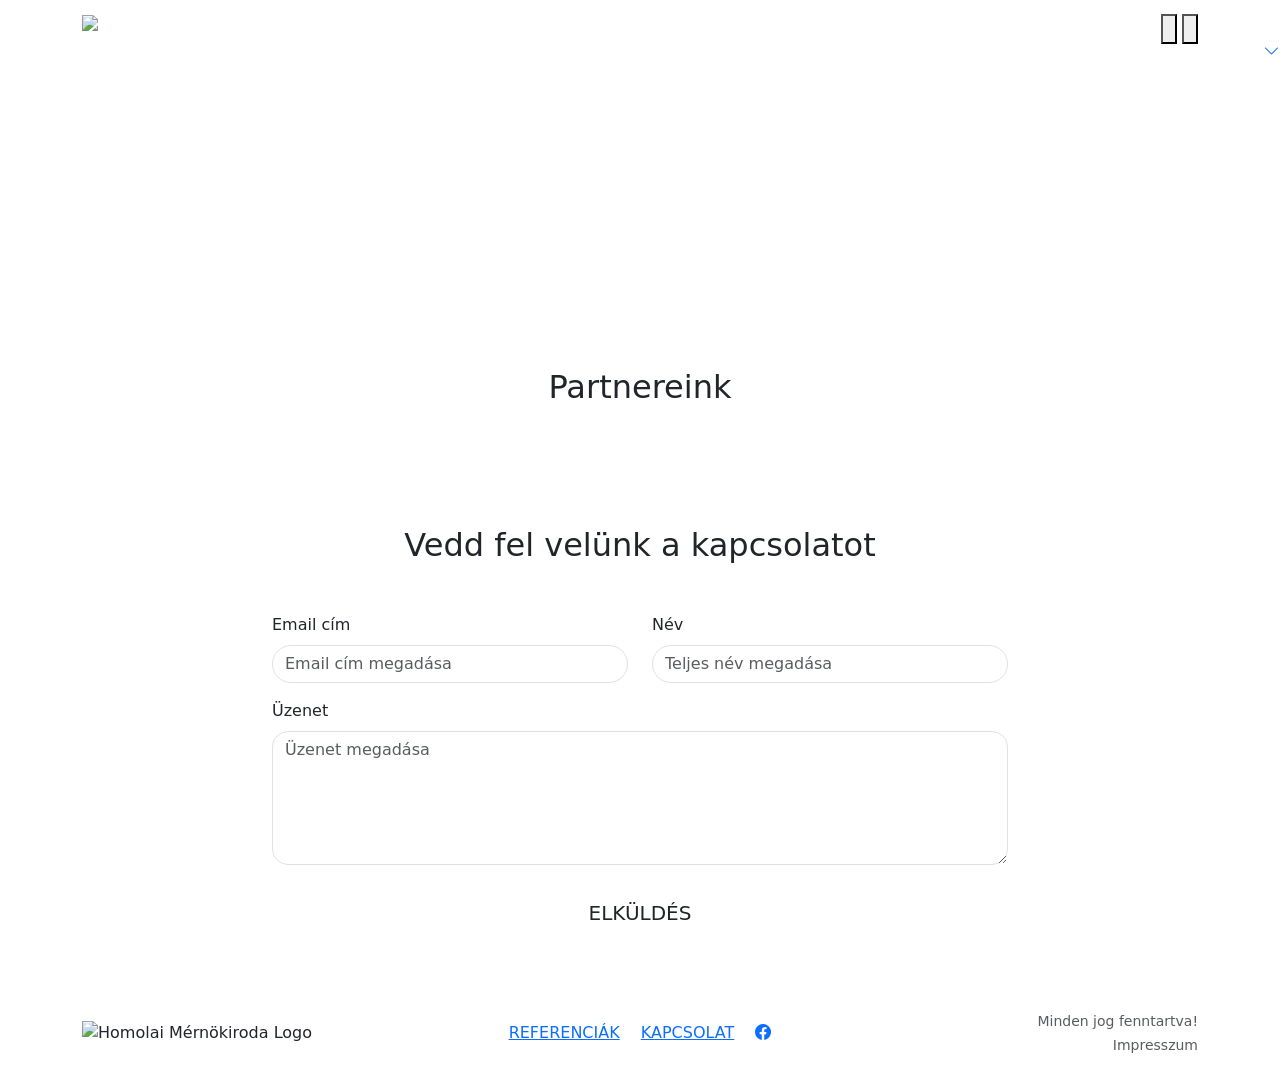
==== index.html @ 6df0e39b "Add files via upload" ====
<!DOCTYPE html>
<html lang="hu">

<head>
    <meta charset="UTF-8">
    <meta name="viewport" content="width=device-width, initial-scale=1.0">
    <link data-mgx-overview="icon" rel="icon" href="https://mgx-backend-cdn.metadl.com/mgx-backend-1300249583/chats/logo/9cd32ac6c0c24e0a9e98d930d8dfd79b.png" />
    <title data-mgx-overview="title">Homolai Mérnökiroda</title>
    <meta data-mgx-overview="description" name="description" content="Homolai Mérnökiroda - Szakértelem, Biztonság, Jövő. Műszaki ellenőrzés, projekt menedzsment, műszaki tanácsadás." />
    <meta data-mgx-overview="og:title" property="og:title" content="Homolai Mérnökiroda" />
    <meta data-mgx-overview="og:description" property="og:description" content="Emberközpontú, átgondolt és időtálló műszaki megoldásokon dolgozunk." />
    <meta data-mgx-overview="og:image" property="og:image" content="https://mgx-backend-cdn.metadl.com/mgx-backend-1300249583/chats/logo/9cd32ac6c0c24e0a9e98d930d8dfd79b.png" />
    <!-- Bootstrap 5 CSS -->
    <link href="https://cdn.jsdelivr.net/npm/bootstrap@5.3.3/dist/css/bootstrap.min.css" rel="stylesheet">
    <!-- Bootstrap Icons -->
    <link href="https://cdn.jsdelivr.net/npm/bootstrap-icons@1.11.3/font/bootstrap-icons.min.css" rel="stylesheet">
        <!-- GLightbox CSS -->
         
    <link href="https://cdn.jsdelivr.net/npm/glightbox@3.3.0/dist/css/glightbox.min.css" rel="stylesheet">
    <!-- Google Fonts -->
    <link href="https://fonts.googleapis.com/css2?family=Montserrat:wght@400;600;700;800&family=Roboto:wght@400;600&display=swap" rel="stylesheet">
  <script type="module" crossorigin src="assets/script-DtcKiAQT.js"></script>
  <link rel="stylesheet" crossorigin href="assets/script-Bj_hMwu_.css">
    <link rel="stylesheet" href="assets/site.css">
    <script src="assets/i18n.js"></script>
</head>

<body>
    <!-- Navbar -->
    <nav class="navbar navbar-expand-lg navbar-dark fixed-top">
        <div class="container">
            <a class="navbar-brand fw-bold" href="index.html">
                <img src="assets/logo.png" alt="Homolai Mérnökiroda Logo" class="logo me-2">
            </a>
            <button class="navbar-toggler" type="button" data-bs-toggle="collapse" data-bs-target="#navbarNav">
                <span class="navbar-toggler-icon"></span>
            </button>
            <div class="collapse navbar-collapse justify-content-end" id="navbarNav">
                <ul class="navbar-nav align-items-center">
                    <li class="nav-item">
                        <a class="nav-link" href="referenciak.html"data-i18n="nav_refs">REFERENCIÁK</a>
                    </li>
                    <li class="nav-item">
                        <a class="nav-link" data-i18n="nav_contact" href="kapcsolat.html">KAPCSOLAT</a>
                    </li>
                    <li class="nav-item">
                        <a class="nav-link" href="https://www.facebook.com/homolai" target="_blank"><i class="bi bi-facebook"></i></a>
                    </li>
                <li class="nav-item lang-switch">
                        <button class="lang-btn" data-lang="hu" aria-label="Magyar" title="Magyar"><svg viewBox="0 0 3 2" xmlns="http://www.w3.org/2000/svg"><rect width="3" height="2" fill="#477050"/><rect width="3" height="1.34" fill="#fff"/><rect width="3" height=".67" fill="#CD2A3E"/></svg></button>
                        <button class="lang-btn" data-lang="en" aria-label="English" title="English"><svg viewBox="0 0 60 40" xmlns="http://www.w3.org/2000/svg"><rect width="60" height="40" fill="#012169"/><path d="M0 0L60 40M60 0L0 40" stroke="#fff" stroke-width="8"/><path d="M0 0L60 40M60 0L0 40" stroke="#C8102E" stroke-width="3"/><path d="M30 0V40M0 20H60" stroke="#fff" stroke-width="13"/><path d="M30 0V40M0 20H60" stroke="#C8102E" stroke-width="8"/></svg></button>
                    </li>
                </ul>
            </div>
        </div>
    </nav>

    <style>
    .service-card {
        cursor: pointer;
        transition: transform 0.3s ease;
        border: 2px solid #ff8f3f;

    }

    .service-card:hover {
        transform: translateY(-5px);
    }
</style>
<!-- Hero Section -->
<section class="hero-section d-flex align-items-center justify-content-center text-center text-white">
    <div class="hero-overlay"></div>
    <div class="container position-relative z-1">
        <h1 class="hero-title">
            <span data-i18n="hero1">SZAKÉRTELEM</span>
            <span data-i18n="hero2">BIZTONSÁG</span>
            <span data-i18n="hero3">JÖVŐ</span>
        </h1>
        <p class="hero-subtitle mt-3" data-i18n="hero_sub">HOMOLAI MÉRNÖKIRODA</p>
    </div>
    <a href="#about" class="scroll-down-arrow">
        <i class="bi bi-chevron-down"></i>
    </a>
</section>

<!-- About Section -->
<section id="about" class="about-section py-5">
    <div class="container text-center">
        <p class="about-text lead" data-i18n="about"></p>
        <div class="orange-line mx-auto mt-4"></div>
    </div>
</section>

<!-- Services Section -->
<section class="services-section py-5">
    <div class="container">
        <div class="row g-5" id="services-container">

        </div>
    </div>
</section>

<!-- Partners Section -->
<section id="partners" class="partners-section py-5">
    <div class="container text-center">
        <h2 class="section-title" data-i18n="partners_title">Partnereink</h2>
        <p class="text-muted mb-4" data-i18n="partners_sub"></p>
        <div class="partners-row" id="partners-container"></div>
    </div>
</section>

<!-- Parallax Divider -->
<section class="parallax-divider"></section>

<!-- Contact Section -->
<section id="contact" class="contact-section py-5">
    <div class="container">
        <div class="text-center mb-5">
            <h2 class="section-title" data-i18n="contact_title">Vedd fel velünk a kapcsolatot</h2>
            <p class="text-muted" data-i18n="contact_text"></p>
        </div>
        <div class="row justify-content-center">
            <div class="col-lg-8">
                <form id="contactForm">
                    <div class="row mb-3">
                        <div class="col-md-6 mb-3 mb-md-0">
                            <label for="email" class="form-label" data-i18n="f_email">Email cím</label>
                            <input type="email" class="form-control rounded-pill" id="email"
                                data-i18n-ph="f_email_ph" placeholder="Email cím megadása">
                        </div>
                        <div class="col-md-6">
                            <label for="name" class="form-label" data-i18n="f_name">Név</label>
                            <input type="text" class="form-control rounded-pill" id="name"
                                data-i18n-ph="f_name_ph" placeholder="Teljes név megadása">
                        </div>
                    </div>
                    <div class="mb-4">
                        <label for="message" class="form-label" data-i18n="f_msg">Üzenet</label>
                        <textarea class="form-control rounded-4" id="message" rows="5"
                            data-i18n-ph="f_msg_ph" placeholder="Üzenet megadása"></textarea>
                    </div>
                    <div class="text-center">
                        <button type="submit" class="btn btn-orange btn-lg rounded-pill px-5" data-i18n="f_send">ELKÜLDÉS</button>
                    </div>
                </form>
            </div>
        </div>
    </div>
</section>

<script>
    services = [
        { 'service-id': 'inspection', 'service-icon': 'assets/inspection-icon.png', 'title': 'svc_inspection_t', 'desc': 'svc_inspection_d' },
        { 'service-id': 'project-management', 'service-icon': 'assets/project-management-icon.png', 'title': 'svc_pm_t', 'desc': 'svc_pm_d' },
        { 'service-id': 'consulting', 'service-icon': 'assets/consulting-icon.png', 'title': 'svc_consulting_t', 'desc': 'svc_consulting_d' },
        { 'service-id': 'property-assessment', 'service-icon': 'assets/plan-review-icon.png', 'title': 'svc_assess_t', 'desc': 'svc_assess_d' }
    ]


    function renderServices() {
        const servicesContainer = document.getElementById('services-container');
        servicesContainer.innerHTML = '';
        services.forEach(service => {
            const serviceCard = document.createElement('div');
            serviceCard.className = 'col-md-6';
            serviceCard.innerHTML = `
            <div class="service-card" id="service-${service['service-id']}">
                <div class="service-icon">
                    <img src="${service['service-icon']}" alt="${tr(service.title)}" width="80" height="80">
                </div>
                <h4 class="service-title">${tr(service.title)}</h4>
              </div>
        `;
            servicesContainer.appendChild(serviceCard);
        });
    }
    window.addEventListener('load', renderServices);
    document.addEventListener('langchange', renderServices);

    addEventListener('click', function (event) {
        if (event.target.closest('.service-card')) {
            openModal(event.target.closest('.service-card').id.replace('service-', ''));
        }
    });

    function openModal(serviceID) {
        const s = services.find(service => service['service-id'] === serviceID);
        const modal = document.getElementById('serviceModal');
        document.getElementById('serviceModalBody').innerHTML = `
    <h4 class="service-title">${tr(s.title)}</h4>
    <img src="${s['service-icon']}" alt="${tr(s.title)}" width="80" height="80">
    <p>${tr(s.desc)}</p>
    `;
        bootstrap.Modal.getOrCreateInstance(modal).show();
    }


</script>

<div id="serviceModal" class="modal fade" tabindex="-1" aria-labelledby="serviceModalLabel" aria-hidden="true">
    <div class="modal-dialog modal-dialog-centered">
        <div class="modal-content">
            <div class="modal-header">
                <h5 class="modal-title" id="serviceModalLabel" data-i18n="modal_title">Szolgáltatás</h5>
                <button type="button" class="btn-close" data-bs-dismiss="modal" aria-label="Bezárás"></button>
            </div>
            <div class="modal-body" id="serviceModalBody"></div>
            <div class="modal-footer">
                <button type="button" id="service-modal-close" class="btn btn-orange btn-lg rounded-pill px-5" data-bs-dismiss="modal" data-i18n="modal_close">Bezárás</button>
            </div>
        </div>
    </div>
</div>
    <!-- Footer -->
    <footer class="footer-section py-4">
        <div class="container">
            <div class="row align-items-center">
                <div class="col-md-4">
                    <div class="footer-brand">
                        <img src="assets/logo.png" alt="Homolai Mérnökiroda Logo" class="logo me-2">
                    </div>
                </div>
                <div class="col-md-4 text-center">
                    <a href="referenciak.html" class="footer-link" data-i18n="nav_refs">REFERENCIÁK</a>
                    <a href="kapcsolat.html" class="footer-link ms-3" data-i18n="nav_contact">KAPCSOLAT</a>
                    <a href="https://www.facebook.com/homolai" target="_blank" class="footer-link ms-3"><i class="bi bi-facebook"></i></a>
                </div>
                <div class="col-md-4 text-end">
                    <small class="text-muted" data-i18n="footer_rights">Minden jog fenntartva!<br>Impresszum</small>
                </div>
            </div>
        </div>
    </footer>

    <!-- Bootstrap JS -->
    <script src="assets/partners.js"></script>
    <script src="https://cdn.jsdelivr.net/npm/bootstrap@5.3.3/dist/js/bootstrap.bundle.min.js"></script>
    <script src="https://cdn.jsdelivr.net/npm/glightbox@3.3.1/dist/js/glightbox.min.js"></script>
    
       <!-- Bootstrap JS -->
    <script src="https://cdn.jsdelivr.net/npm/bootstrap@5.3.3/dist/js/bootstrap.bundle.min.js"></script>
    <!-- GLightbox JS -->
    
</body>

</html>
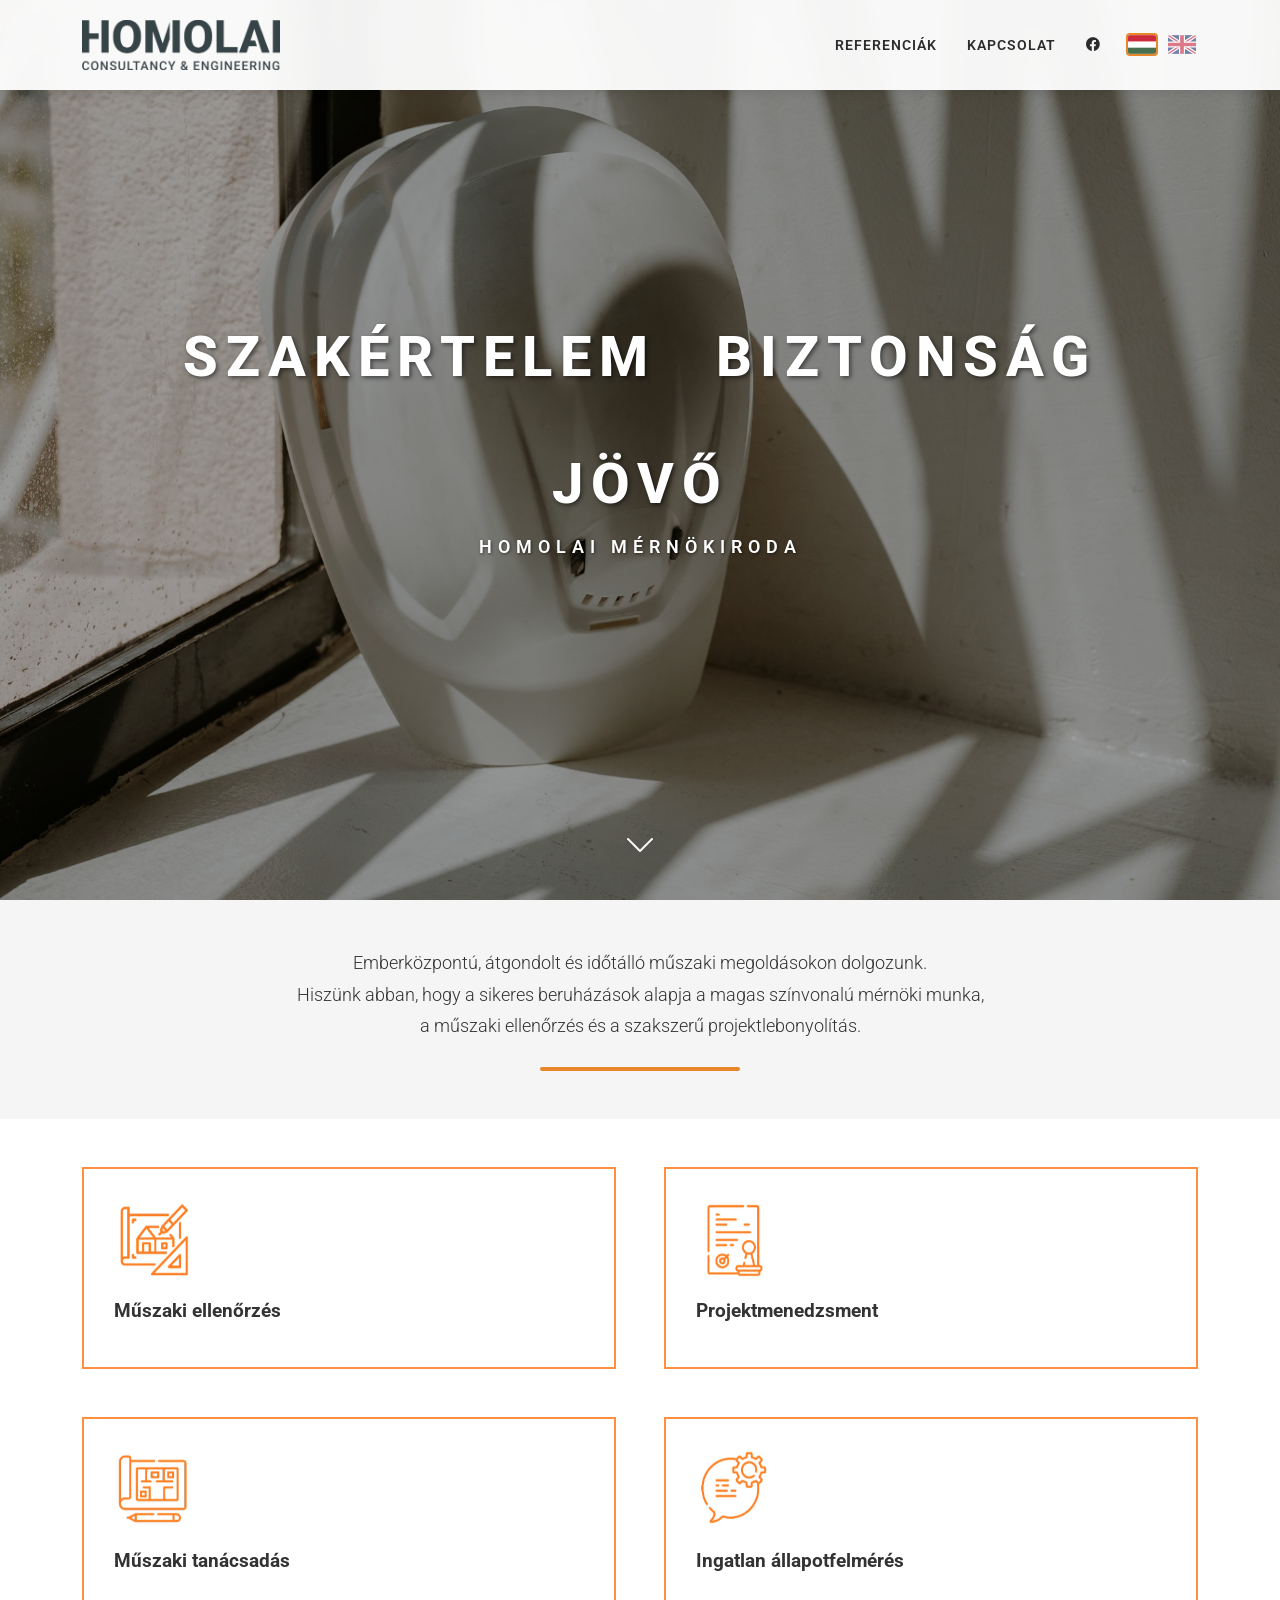
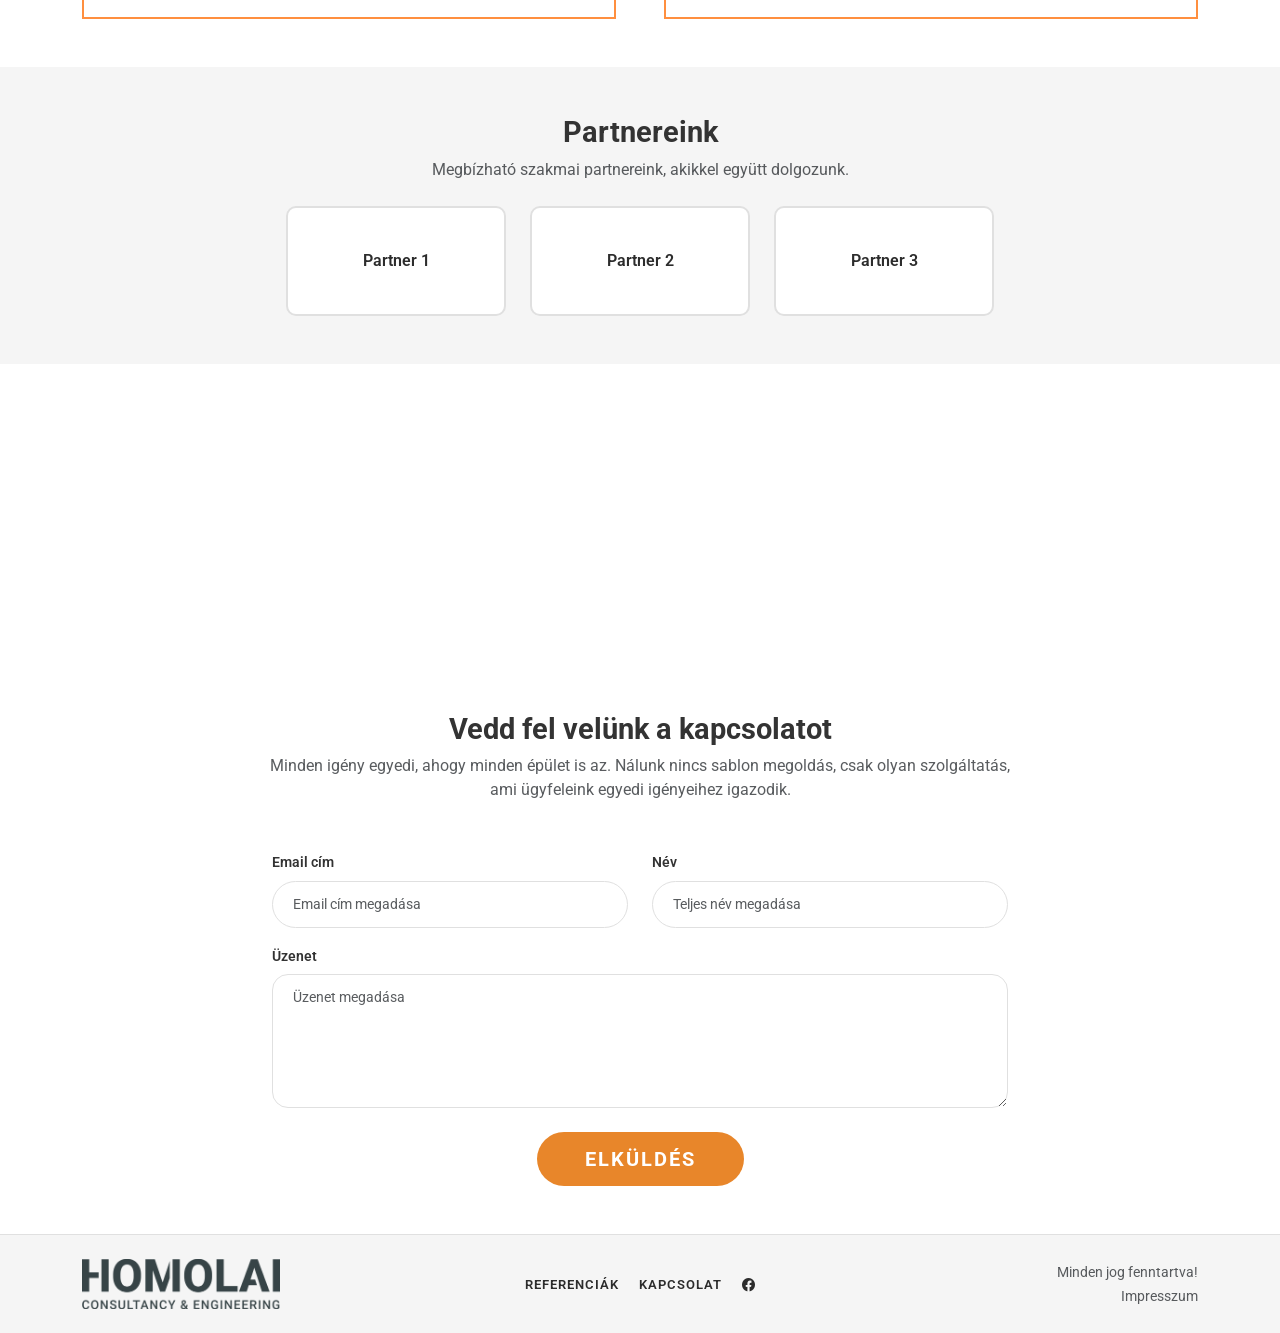
==== commit 71313ba5: "SEO: meta, strukturált adat, sitemap, robots, 404" ====
--- a/index.html
+++ b/index.html
@@ -4,23 +4,34 @@
 <head>
     <meta charset="UTF-8">
     <meta name="viewport" content="width=device-width, initial-scale=1.0">
-    <link data-mgx-overview="icon" rel="icon" href="https://mgx-backend-cdn.metadl.com/mgx-backend-1300249583/chats/logo/9cd32ac6c0c24e0a9e98d930d8dfd79b.png" />
-    <title data-mgx-overview="title">Homolai Mérnökiroda</title>
-    <meta data-mgx-overview="description" name="description" content="Homolai Mérnökiroda - Szakértelem, Biztonság, Jövő. Műszaki ellenőrzés, projekt menedzsment, műszaki tanácsadás." />
-    <meta data-mgx-overview="og:title" property="og:title" content="Homolai Mérnökiroda" />
-    <meta data-mgx-overview="og:description" property="og:description" content="Emberközpontú, átgondolt és időtálló műszaki megoldásokon dolgozunk." />
-    <meta data-mgx-overview="og:image" property="og:image" content="https://mgx-backend-cdn.metadl.com/mgx-backend-1300249583/chats/logo/9cd32ac6c0c24e0a9e98d930d8dfd79b.png" />
-    <!-- Bootstrap 5 CSS -->
+    <title>Homolai Mérnökiroda – Műszaki ellenőrzés, projektmenedzsment, tanácsadás</title>
+    <meta name="description" content="Független műszaki ellenőrzés, építési projektmenedzsment, műszaki tanácsadás és ingatlan állapotfelmérés családi házakhoz, társasházakhoz és ipari beruházásokhoz.">
+    <meta name="robots" content="index, follow">
+    <link rel="canonical" href="https://www.homolai.hu/">
+    <meta name="theme-color" content="#2c2c2c">
+    <link rel="icon" href="assets/favicon.svg" type="image/svg+xml">
+    <link rel="icon" href="assets/favicon-32.png" sizes="32x32" type="image/png">
+    <link rel="apple-touch-icon" href="assets/apple-touch-icon.png">
+    <meta property="og:type" content="website">
+    <meta property="og:site_name" content="Homolai Mérnökiroda">
+    <meta property="og:locale" content="hu_HU">
+    <meta property="og:locale:alternate" content="en_GB">
+    <meta property="og:url" content="https://www.homolai.hu/">
+    <meta property="og:title" content="Homolai Mérnökiroda – Műszaki ellenőrzés, projektmenedzsment, tanácsadás">
+    <meta property="og:description" content="Független műszaki ellenőrzés, építési projektmenedzsment, műszaki tanácsadás és ingatlan állapotfelmérés családi házakhoz, társasházakhoz és ipari beruházásokhoz.">
+    <meta property="og:image" content="https://www.homolai.hu/images/homolai-hero-1.jpg">
+    <meta property="og:image:width" content="1920">
+    <meta property="og:image:height" content="1324">
+    <meta name="twitter:card" content="summary_large_image">
+    <script type="application/ld+json">{"@context": "https://schema.org", "@type": "ProfessionalService", "@id": "https://www.homolai.hu/#org", "name": "Homolai Mérnökiroda", "alternateName": "Homolai Consultancy & Engineering", "url": "https://www.homolai.hu/", "logo": "https://www.homolai.hu/assets/logo.png", "image": "https://www.homolai.hu/images/homolai-hero-1.jpg", "description": "Független műszaki ellenőrzés, építési projektmenedzsment, műszaki tanácsadás és ingatlan állapotfelmérés családi házakhoz, társasházakhoz és ipari beruházásokhoz.", "telephone": "+36204424344", "email": "mate.homolai@gmail.com", "areaServed": {"@type": "Country", "name": "Magyarország"}, "founder": {"@type": "Person", "name": "Homolai Máté", "jobTitle": "Építészmérnök, szerkezetépítő mérnök, műszaki ellenőr"}, "sameAs": ["https://www.facebook.com/homolai"], "knowsLanguage": ["hu", "en"], "hasOfferCatalog": {"@type": "OfferCatalog", "name": "Szolgáltatások", "itemListElement": [{"@type": "Offer", "itemOffered": {"@type": "Service", "name": "Műszaki ellenőrzés"}}, {"@type": "Offer", "itemOffered": {"@type": "Service", "name": "Projektmenedzsment"}}, {"@type": "Offer", "itemOffered": {"@type": "Service", "name": "Műszaki tanácsadás"}}, {"@type": "Offer", "itemOffered": {"@type": "Service", "name": "Ingatlan állapotfelmérés"}}]}}</script>
+    <link rel="preconnect" href="https://cdn.jsdelivr.net" crossorigin>
+    <link rel="preconnect" href="https://fonts.googleapis.com">
+    <link rel="preconnect" href="https://fonts.gstatic.com" crossorigin>
     <link href="https://cdn.jsdelivr.net/npm/bootstrap@5.3.3/dist/css/bootstrap.min.css" rel="stylesheet">
-    <!-- Bootstrap Icons -->
     <link href="https://cdn.jsdelivr.net/npm/bootstrap-icons@1.11.3/font/bootstrap-icons.min.css" rel="stylesheet">
-        <!-- GLightbox CSS -->
-         
-    <link href="https://cdn.jsdelivr.net/npm/glightbox@3.3.0/dist/css/glightbox.min.css" rel="stylesheet">
-    <!-- Google Fonts -->
-    <link href="https://fonts.googleapis.com/css2?family=Montserrat:wght@400;600;700;800&family=Roboto:wght@400;600&display=swap" rel="stylesheet">
-  <script type="module" crossorigin src="assets/script-DtcKiAQT.js"></script>
-  <link rel="stylesheet" crossorigin href="assets/script-Bj_hMwu_.css">
+    <link href="https://fonts.googleapis.com/css2?family=Roboto:wght@400;600;700;800&display=swap" rel="stylesheet">
+    <script type="module" crossorigin src="assets/script-DtcKiAQT.js"></script>
+    <link rel="stylesheet" crossorigin href="assets/script-Bj_hMwu_.css">
     <link rel="stylesheet" href="assets/site.css">
     <script src="assets/i18n.js"></script>
 </head>
@@ -30,7 +41,7 @@
     <nav class="navbar navbar-expand-lg navbar-dark fixed-top">
         <div class="container">
             <a class="navbar-brand fw-bold" href="index.html">
-                <img src="assets/logo.png" alt="Homolai Mérnökiroda Logo" class="logo me-2">
+                <img src="assets/logo.png" alt="Homolai Mérnökiroda logó" class="logo me-2" width="198" height="50">
             </a>
             <button class="navbar-toggler" type="button" data-bs-toggle="collapse" data-bs-target="#navbarNav">
                 <span class="navbar-toggler-icon"></span>
@@ -44,7 +55,7 @@
                         <a class="nav-link" data-i18n="nav_contact" href="kapcsolat.html">KAPCSOLAT</a>
                     </li>
                     <li class="nav-item">
-                        <a class="nav-link" href="https://www.facebook.com/homolai" target="_blank"><i class="bi bi-facebook"></i></a>
+                        <a class="nav-link" href="https://www.facebook.com/homolai" target="_blank" rel="noopener" aria-label="Facebook"><i class="bi bi-facebook"></i></a>
                     </li>
                 <li class="nav-item lang-switch">
                         <button class="lang-btn" data-lang="hu" aria-label="Magyar" title="Magyar"><svg viewBox="0 0 3 2" xmlns="http://www.w3.org/2000/svg"><rect width="3" height="2" fill="#477050"/><rect width="3" height="1.34" fill="#fff"/><rect width="3" height=".67" fill="#CD2A3E"/></svg></button>
@@ -71,7 +82,7 @@
 <section class="hero-section d-flex align-items-center justify-content-center text-center text-white">
     <div class="hero-overlay"></div>
     <div class="container position-relative z-1">
-        <h1 class="hero-title">
+        <h1 class="hero-title"><span class="visually-hidden">Homolai Mérnökiroda – </span>
             <span data-i18n="hero1">SZAKÉRTELEM</span>
             <span data-i18n="hero2">BIZTONSÁG</span>
             <span data-i18n="hero3">JÖVŐ</span>
@@ -86,7 +97,7 @@
 <!-- About Section -->
 <section id="about" class="about-section py-5">
     <div class="container text-center">
-        <p class="about-text lead" data-i18n="about"></p>
+        <p class="about-text lead" data-i18n="about">Emberközpontú, átgondolt és időtálló műszaki megoldásokon dolgozunk.<br>Hiszünk abban, hogy a sikeres beruházások alapja a magas színvonalú mérnöki munka,<br>a műszaki ellenőrzés és a szakszerű projektlebonyolítás.</p>
         <div class="orange-line mx-auto mt-4"></div>
     </div>
 </section>
@@ -95,7 +106,30 @@
 <section class="services-section py-5">
     <div class="container">
         <div class="row g-5" id="services-container">
-
+            <div class="col-md-6">
+                <div class="service-card" id="service-inspection" role="button" tabindex="0">
+                    <div class="service-icon"><img src="assets/inspection-icon.png" alt="Műszaki ellenőrzés" width="80" height="80"></div>
+                    <h3 class="service-title h4" data-i18n="svc_inspection_t">Műszaki ellenőrzés</h3>
+                </div>
+            </div>
+            <div class="col-md-6">
+                <div class="service-card" id="service-project-management" role="button" tabindex="0">
+                    <div class="service-icon"><img src="assets/project-management-icon.png" alt="Projektmenedzsment" width="80" height="80"></div>
+                    <h3 class="service-title h4" data-i18n="svc_pm_t">Projektmenedzsment</h3>
+                </div>
+            </div>
+            <div class="col-md-6">
+                <div class="service-card" id="service-consulting" role="button" tabindex="0">
+                    <div class="service-icon"><img src="assets/consulting-icon.png" alt="Műszaki tanácsadás" width="80" height="80"></div>
+                    <h3 class="service-title h4" data-i18n="svc_consulting_t">Műszaki tanácsadás</h3>
+                </div>
+            </div>
+            <div class="col-md-6">
+                <div class="service-card" id="service-property-assessment" role="button" tabindex="0">
+                    <div class="service-icon"><img src="assets/plan-review-icon.png" alt="Ingatlan állapotfelmérés" width="80" height="80"></div>
+                    <h3 class="service-title h4" data-i18n="svc_assess_t">Ingatlan állapotfelmérés</h3>
+                </div>
+            </div>
         </div>
     </div>
 </section>
@@ -104,7 +138,7 @@
 <section id="partners" class="partners-section py-5">
     <div class="container text-center">
         <h2 class="section-title" data-i18n="partners_title">Partnereink</h2>
-        <p class="text-muted mb-4" data-i18n="partners_sub"></p>
+        <p class="text-muted mb-4" data-i18n="partners_sub">Megbízható szakmai partnereink, akikkel együtt dolgozunk.</p>
         <div class="partners-row" id="partners-container"></div>
     </div>
 </section>
@@ -117,7 +151,7 @@
     <div class="container">
         <div class="text-center mb-5">
             <h2 class="section-title" data-i18n="contact_title">Vedd fel velünk a kapcsolatot</h2>
-            <p class="text-muted" data-i18n="contact_text"></p>
+            <p class="text-muted" data-i18n="contact_text">Minden igény egyedi, ahogy minden épület is az. Nálunk nincs sablon megoldás, csak olyan szolgáltatás,<br>ami ügyfeleink egyedi igényeihez igazodik.</p>
         </div>
         <div class="row justify-content-center">
             <div class="col-lg-8">
@@ -157,29 +191,16 @@
     ]
 
 
-    function renderServices() {
-        const servicesContainer = document.getElementById('services-container');
-        servicesContainer.innerHTML = '';
-        services.forEach(service => {
-            const serviceCard = document.createElement('div');
-            serviceCard.className = 'col-md-6';
-            serviceCard.innerHTML = `
-            <div class="service-card" id="service-${service['service-id']}">
-                <div class="service-icon">
-                    <img src="${service['service-icon']}" alt="${tr(service.title)}" width="80" height="80">
-                </div>
-                <h4 class="service-title">${tr(service.title)}</h4>
-              </div>
-        `;
-            servicesContainer.appendChild(serviceCard);
-        });
-    }
-    window.addEventListener('load', renderServices);
-    document.addEventListener('langchange', renderServices);
-
     addEventListener('click', function (event) {
         if (event.target.closest('.service-card')) {
             openModal(event.target.closest('.service-card').id.replace('service-', ''));
+        }
+    });
+    addEventListener('keydown', function (event) {
+        const card = event.target.closest && event.target.closest('.service-card');
+        if (card && (event.key === 'Enter' || event.key === ' ')) {
+            event.preventDefault();
+            openModal(card.id.replace('service-', ''));
         }
     });
 
@@ -217,13 +238,13 @@
             <div class="row align-items-center">
                 <div class="col-md-4">
                     <div class="footer-brand">
-                        <img src="assets/logo.png" alt="Homolai Mérnökiroda Logo" class="logo me-2">
+                        <img src="assets/logo.png" alt="Homolai Mérnökiroda logó" class="logo me-2" width="198" height="50">
                     </div>
                 </div>
                 <div class="col-md-4 text-center">
                     <a href="referenciak.html" class="footer-link" data-i18n="nav_refs">REFERENCIÁK</a>
                     <a href="kapcsolat.html" class="footer-link ms-3" data-i18n="nav_contact">KAPCSOLAT</a>
-                    <a href="https://www.facebook.com/homolai" target="_blank" class="footer-link ms-3"><i class="bi bi-facebook"></i></a>
+                    <a href="https://www.facebook.com/homolai" target="_blank" rel="noopener" class="footer-link ms-3" aria-label="Facebook"><i class="bi bi-facebook"></i></a>
                 </div>
                 <div class="col-md-4 text-end">
                     <small class="text-muted" data-i18n="footer_rights">Minden jog fenntartva!<br>Impresszum</small>
@@ -235,12 +256,6 @@
     <!-- Bootstrap JS -->
     <script src="assets/partners.js"></script>
     <script src="https://cdn.jsdelivr.net/npm/bootstrap@5.3.3/dist/js/bootstrap.bundle.min.js"></script>
-    <script src="https://cdn.jsdelivr.net/npm/glightbox@3.3.1/dist/js/glightbox.min.js"></script>
-    
-       <!-- Bootstrap JS -->
-    <script src="https://cdn.jsdelivr.net/npm/bootstrap@5.3.3/dist/js/bootstrap.bundle.min.js"></script>
-    <!-- GLightbox JS -->
-    
 </body>
 
 </html>
--- a/assets/script-Bj_hMwu_.css
+++ b/assets/script-Bj_hMwu_.css
@@ -0,0 +1,469 @@
+:root {
+    --orange: #E8862A;
+    --orange-hover: #d4751f;
+    --dark: #2c2c2c;
+    --gray-light: #f5f5f5;
+    --gray-medium: #e0e0e0;
+    --text-dark: #333333;
+    --text-muted: #777777
+}
+
+* {
+    margin: 0;
+    padding: 0;
+    box-sizing: border-box
+}
+
+body {
+    font-family: Roboto, sans-serif;
+    color: var(--text-dark);
+    overflow-x: hidden
+}
+
+h1,
+h2,
+h3,
+h4,
+h5,
+h6 {
+    font-family: Roboto, sans-serif
+}
+
+.navbar {
+    background: #fffffff2;
+    -webkit-backdrop-filter: blur(10px);
+    backdrop-filter: blur(10px);
+    padding: 15px 0;
+    transition: all .3s ease;
+    box-shadow: 0 2px 10px #0000001a
+}
+
+.navbar .brand-text {
+    font-family: Roboto, sans-serif;
+    font-weight: 800;
+    font-size: 1.4rem;
+    color: var(--dark);
+    letter-spacing: 2px
+}
+
+.navbar .brand-sub {
+    font-size: .55rem;
+    color: var(--text-muted);
+    letter-spacing: 1.5px;
+    margin-top: -3px
+}
+
+.navbar .nav-link {
+    color: var(--dark) !important;
+    font-family: Roboto, sans-serif;
+    font-weight: 600;
+    font-size: .85rem;
+    letter-spacing: 1px;
+    padding: 8px 15px !important;
+    transition: color .3s ease
+}
+
+.navbar .nav-link:hover,
+.navbar .nav-link.active {
+    color: var(--orange) !important
+}
+
+.navbar-toggler {
+    border-color: var(--dark)
+}
+
+.navbar-toggler-icon {
+    background-image: url("data:image/svg+xml,%3csvg xmlns='http://www.w3.org/2000/svg' viewBox='0 0 30 30'%3e%3cpath stroke='rgba(44, 44, 44, 1)' stroke-linecap='round' stroke-miterlimit='10' stroke-width='2' d='M4 7h22M4 15h22M4 23h22'/%3e%3c/svg%3e")
+}
+
+.hero-section {
+    position: relative;
+    min-height: 100vh;
+    background: url(../images/homolai-hero-1.jpg) center center / cover no-repeat;
+    margin-top: 0
+}
+
+.hero-references {
+    background: url(../images/pomaz_2.jpg) center center / cover no-repeat
+}
+
+.hero-contact {
+    min-height: 60vh;
+    background: url(../images/contact.jpg) center center / cover no-repeat
+}
+
+.hero-overlay {
+    position: absolute;
+    top: 0;
+    left: 0;
+    width: 100%;
+    height: 100%;
+    background: #00000059
+}
+
+.hero-title {
+    font-family: Roboto, sans-serif;
+    font-weight: 800;
+    font-size: 3.5rem;
+    letter-spacing: 8px;
+    display: flex;
+    justify-content: center;
+    gap: 60px;
+    flex-wrap: wrap
+}
+
+.hero-title span {
+    text-shadow: 2px 2px 4px rgba(0, 0, 0, .5)
+}
+
+.hero-subtitle {
+    font-family: Roboto, sans-serif;
+    font-weight: 600;
+    font-size: 1.1rem;
+    letter-spacing: 6px;
+    text-shadow: 1px 1px 3px rgba(0, 0, 0, .5)
+}
+
+.hero-page-title {
+    font-family: Roboto, sans-serif;
+    font-weight: 800;
+    font-size: 3rem;
+    letter-spacing: 6px;
+    text-shadow: 2px 2px 4px rgba(0, 0, 0, .5)
+}
+
+.hero-page-subtitle {
+    font-family: Roboto, sans-serif;
+    font-weight: 600;
+    font-size: .9rem;
+    letter-spacing: 3px;
+    text-shadow: 1px 1px 3px rgba(0, 0, 0, .5);
+    margin-top: 10px
+}
+
+.scroll-down-arrow {
+    position: absolute;
+    bottom: 30px;
+    left: 50%;
+    transform: translate(-50%);
+    color: #fff;
+    font-size: 2rem;
+    text-decoration: none;
+    animation: bounce 2s infinite;
+    z-index: 2
+}
+
+@keyframes bounce {
+
+    0%,
+    20%,
+    50%,
+    80%,
+    to {
+        transform: translate(-50%) translateY(0)
+    }
+
+    40% {
+        transform: translate(-50%) translateY(-10px)
+    }
+
+    60% {
+        transform: translate(-50%) translateY(-5px)
+    }
+}
+
+.about-section {
+    background: var(--gray-light)
+}
+
+.about-text {
+    font-size: 1.1rem;
+    line-height: 1.8;
+    color: var(--text-dark)
+}
+
+.orange-line {
+    width: 200px;
+    height: 4px;
+    background: var(--orange);
+    border-radius: 2px
+}
+
+.services-section {
+    padding: 80px 0
+}
+
+.service-card {
+    padding: 30px
+}
+
+.service-icon {
+    margin-bottom: 20px
+}
+
+.service-title {
+    font-family: Roboto, sans-serif;
+    font-weight: 700;
+    font-size: 1.2rem;
+    margin-bottom: 15px;
+    color: var(--text-dark)
+}
+
+.service-desc {
+    font-size: .9rem;
+    line-height: 1.7;
+    color: var(--text-muted)
+}
+
+.parallax-divider {
+    height: 300px;
+    background: url(../images/homolai-parallax.jpg) center center / cover no-repeat fixed;
+}
+
+.contact-section {
+    padding: 80px 0
+}
+
+.section-title {
+    font-family: Roboto, sans-serif;
+    font-weight: 700;
+    font-size: 1.8rem;
+    color: var(--text-dark)
+}
+
+.form-control {
+    border: 1px solid var(--gray-medium);
+    padding: 12px 20px;
+    font-size: .9rem
+}
+
+.form-control:focus {
+    border-color: var(--orange);
+    box-shadow: 0 0 0 .2rem #e8862a26
+}
+
+.form-label {
+    font-weight: 600;
+    font-size: .85rem;
+    color: var(--text-dark)
+}
+
+.btn-orange {
+    background: var(--orange);
+    color: #fff;
+    font-family: Roboto, sans-serif;
+    font-weight: 700;
+    letter-spacing: 2px;
+    border: none;
+    padding: 12px 50px;
+    transition: all .3s ease
+}
+
+.btn-orange:hover {
+    background: var(--orange-hover);
+    color: #fff;
+    transform: translateY(-2px);
+    box-shadow: 0 5px 15px #e8862a4d
+}
+
+.gallery-section {
+    padding: 60px 0
+}
+
+.gallery-img {
+    width: 100%;
+    height: 280px;
+    object-fit: cover;
+    border-radius: 4px;
+    transition: all .3s ease;
+    cursor: pointer
+}
+
+.gallery-img-lg {
+    height: 350px
+}
+
+.gallery-img-md {
+    height: 280px
+}
+
+.gallery-img:hover {
+    transform: scale(1.02);
+    box-shadow: 0 10px 30px #0003
+}
+
+.footer-gallery {
+    padding: 0
+}
+
+.footer-gallery-img {
+    width: 100%;
+    height: 200px;
+    object-fit: cover;
+    transition: all .3s ease;
+    cursor: pointer
+}
+
+.footer-gallery-img:hover {
+    opacity: .85
+}
+
+.footer-bottom {
+    border-top: none
+}
+
+.hero-underline {
+    width: 80px;
+    height: 3px;
+    background: var(--orange)
+}
+
+.profile-section {
+    padding: 60px 0
+}
+
+.profile-image-wrapper {
+    width: 320px;
+    height: 320px;
+    border-radius: 50%;
+    overflow: hidden;
+    margin-top: -110px;
+    border: 5px solid white;
+    box-shadow: 0 5px 20px #00000026;
+    background: #fff;
+    position: relative;
+
+}
+
+.profile-img {
+    width: 100%;
+    height: 100%;
+    object-fit: cover
+}
+
+.profile-section p {
+    font-size: .95rem;
+    line-height: 1.8;
+    color: var(--text-muted);
+    margin-bottom: 15px
+}
+
+.contact-info-section {
+    padding: 40px 0
+}
+
+.contact-details span {
+    color: var(--text-dark);
+    font-weight: 600
+}
+
+.contact-form-section {
+    padding: 40px 0 80px
+}
+
+.footer-section {
+    background: var(--gray-light);
+    border-top: 1px solid var(--gray-medium)
+}
+
+.footer-brand span {
+    font-family: Roboto, sans-serif;
+    font-size: 1.2rem;
+    letter-spacing: 2px;
+    color: var(--dark)
+}
+
+.footer-brand small {
+    font-size: .6rem;
+    letter-spacing: 1px
+}
+
+.footer-link {
+    color: var(--dark);
+    text-decoration: none;
+    font-family: Roboto, sans-serif;
+    font-weight: 600;
+    font-size: .8rem;
+    letter-spacing: 1px;
+    transition: color .3s ease
+}
+
+.footer-link:hover {
+    color: var(--orange)
+}
+
+@media (max-width: 768px) {
+    .hero-title {
+        font-size: 2rem;
+        gap: 20px;
+        letter-spacing: 4px
+    }
+
+    .hero-subtitle {
+        font-size: .8rem;
+        letter-spacing: 3px
+    }
+
+    .hero-page-title {
+        font-size: 2rem
+    }
+
+    .about-text {
+        font-size: .95rem
+    }
+
+    .about-text br {
+        display: none
+    }
+
+    .parallax-divider {
+        height: 200px;
+        background-attachment: scroll
+    }
+
+    .profile-image-wrapper {
+        width: 180px;
+        height: 180px;
+        margin-top: -90px
+    }
+
+    .contact-details {
+        flex-direction: column;
+        gap: 10px !important
+    }
+
+    .footer-section .row>div {
+        text-align: center !important;
+        margin-bottom: 15px
+    }
+
+    .gallery-img {
+        height: 200px
+    }
+}
+
+@media (max-width: 576px) {
+    .hero-title {
+        font-size: 1.5rem;
+        gap: 10px;
+        flex-direction: column
+    }
+
+    .navbar .brand-text {
+        font-size: 1.1rem
+    }
+}
+
+.z-1 {
+    z-index: 1
+}
+
+.logo {
+    
+    height: 50px;
+    object-fit: cover
+}
+
+.text-justify {
+  text-align: justify;
+}
--- a/assets/site.css
+++ b/assets/site.css
@@ -0,0 +1,20 @@
+.lang-switch { display: flex; gap: 8px; align-items: center; margin-left: 10px; }
+.lang-btn { background: none; border: 2px solid transparent; border-radius: 4px; padding: 0; line-height: 0; cursor: pointer; opacity: .55; transition: opacity .2s, border-color .2s; }
+.lang-btn svg { width: 28px; height: 19px; display: block; border-radius: 2px; }
+.lang-btn:hover { opacity: 1; }
+.lang-btn.active { opacity: 1; border-color: var(--orange); }
+.partners-section { background: var(--gray-light); }
+.partners-row { display: flex; flex-wrap: wrap; justify-content: center; gap: 24px; }
+.partner-card { display: flex; align-items: center; justify-content: center; width: 220px; height: 110px; background: #fff; border: 2px solid var(--gray-medium); border-radius: 10px; padding: 16px; text-decoration: none; color: var(--dark); font-weight: 600; transition: transform .3s, border-color .3s; }
+.partner-card:hover { transform: translateY(-4px); border-color: var(--orange); }
+.partner-card img { max-width: 100%; max-height: 100%; object-fit: contain; }
+.contact-link { color: inherit; text-decoration: none; }
+.contact-link:hover { color: var(--orange); }
+@media (max-width: 767.98px) {
+  .text-justify { text-align: left !important; hyphens: auto; }
+  .partners-row { gap: 12px; }
+  .partner-card { width: calc(50% - 6px); height: 90px; padding: 12px; }
+}
+@media (max-width: 991.98px) {
+  .lang-switch { justify-content: center; margin: 8px 0 4px; }
+}
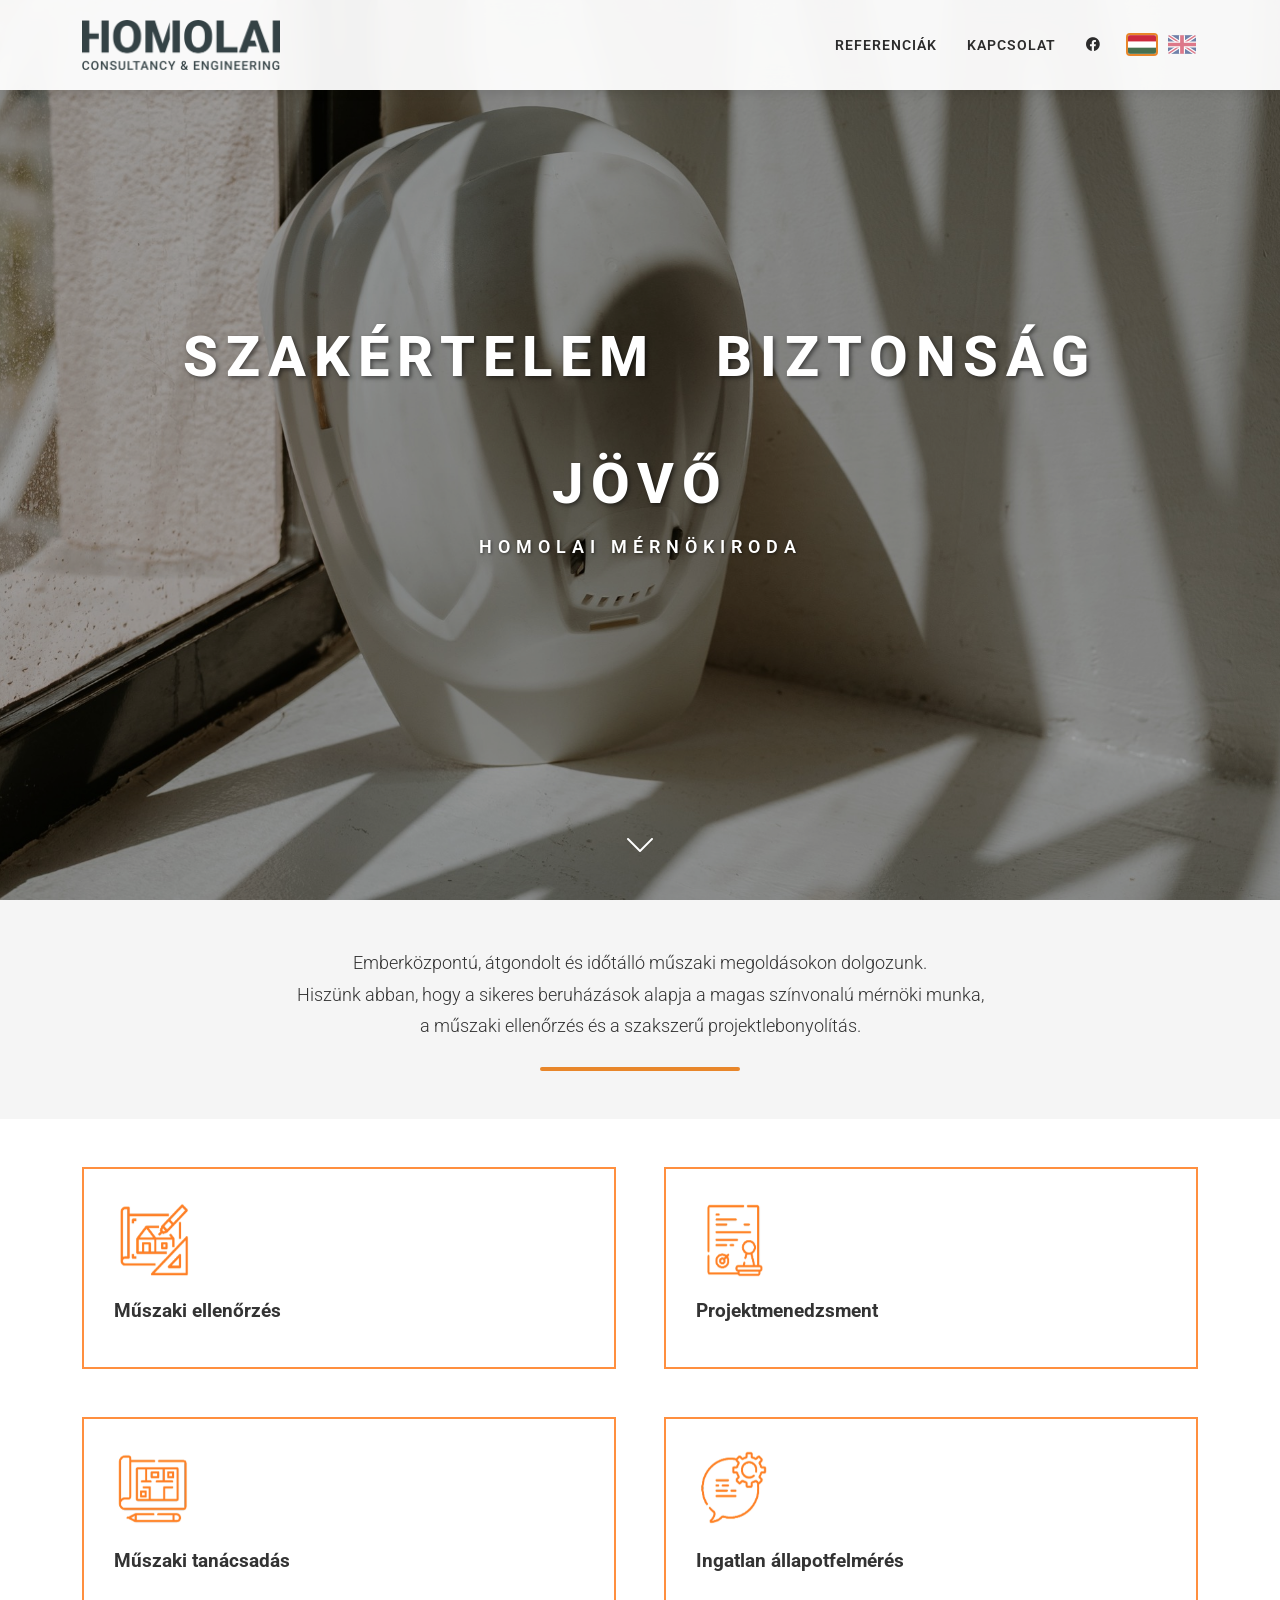
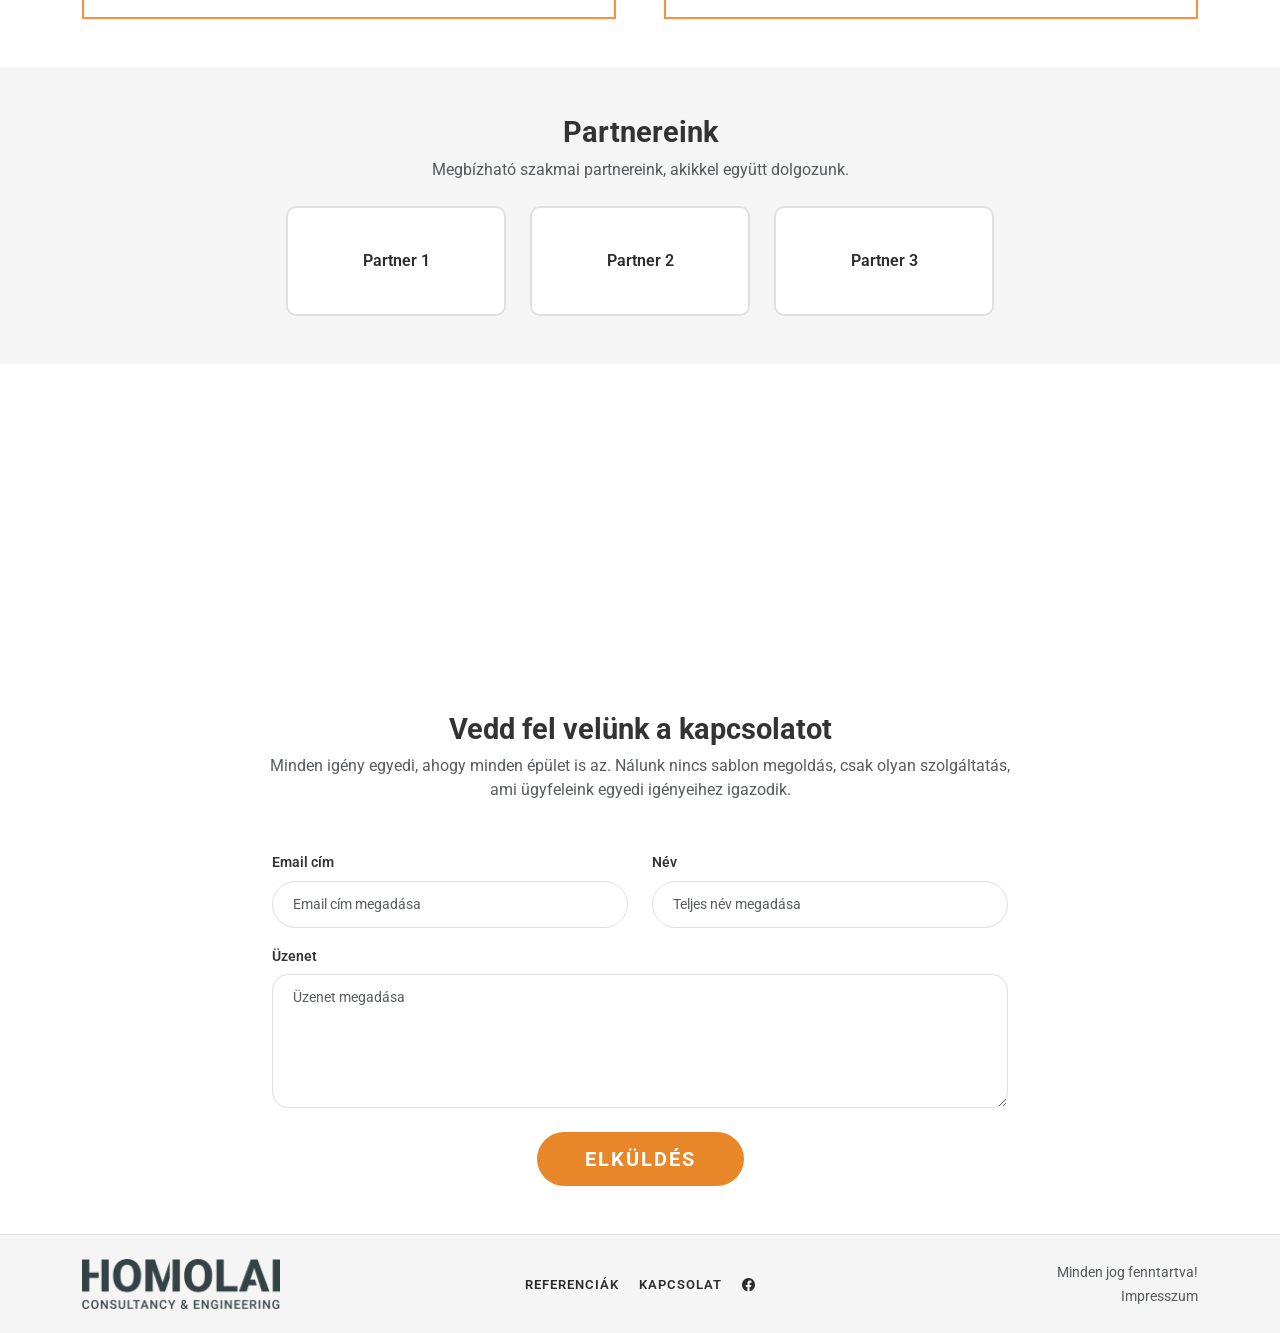
==== commit 03a357f7: "Tiszta URL-ek .html nélkül" ====
--- a/index.html
+++ b/index.html
@@ -40,7 +40,7 @@
     <!-- Navbar -->
     <nav class="navbar navbar-expand-lg navbar-dark fixed-top">
         <div class="container">
-            <a class="navbar-brand fw-bold" href="index.html">
+            <a class="navbar-brand fw-bold" href="/">
                 <img src="assets/logo.png" alt="Homolai Mérnökiroda logó" class="logo me-2" width="198" height="50">
             </a>
             <button class="navbar-toggler" type="button" data-bs-toggle="collapse" data-bs-target="#navbarNav">
@@ -49,10 +49,10 @@
             <div class="collapse navbar-collapse justify-content-end" id="navbarNav">
                 <ul class="navbar-nav align-items-center">
                     <li class="nav-item">
-                        <a class="nav-link" href="referenciak.html"data-i18n="nav_refs">REFERENCIÁK</a>
+                        <a class="nav-link" href="/referenciak"data-i18n="nav_refs">REFERENCIÁK</a>
                     </li>
                     <li class="nav-item">
-                        <a class="nav-link" data-i18n="nav_contact" href="kapcsolat.html">KAPCSOLAT</a>
+                        <a class="nav-link" data-i18n="nav_contact" href="/kapcsolat">KAPCSOLAT</a>
                     </li>
                     <li class="nav-item">
                         <a class="nav-link" href="https://www.facebook.com/homolai" target="_blank" rel="noopener" aria-label="Facebook"><i class="bi bi-facebook"></i></a>
@@ -242,8 +242,8 @@
                     </div>
                 </div>
                 <div class="col-md-4 text-center">
-                    <a href="referenciak.html" class="footer-link" data-i18n="nav_refs">REFERENCIÁK</a>
-                    <a href="kapcsolat.html" class="footer-link ms-3" data-i18n="nav_contact">KAPCSOLAT</a>
+                    <a href="/referenciak" class="footer-link" data-i18n="nav_refs">REFERENCIÁK</a>
+                    <a href="/kapcsolat" class="footer-link ms-3" data-i18n="nav_contact">KAPCSOLAT</a>
                     <a href="https://www.facebook.com/homolai" target="_blank" rel="noopener" class="footer-link ms-3" aria-label="Facebook"><i class="bi bi-facebook"></i></a>
                 </div>
                 <div class="col-md-4 text-end">
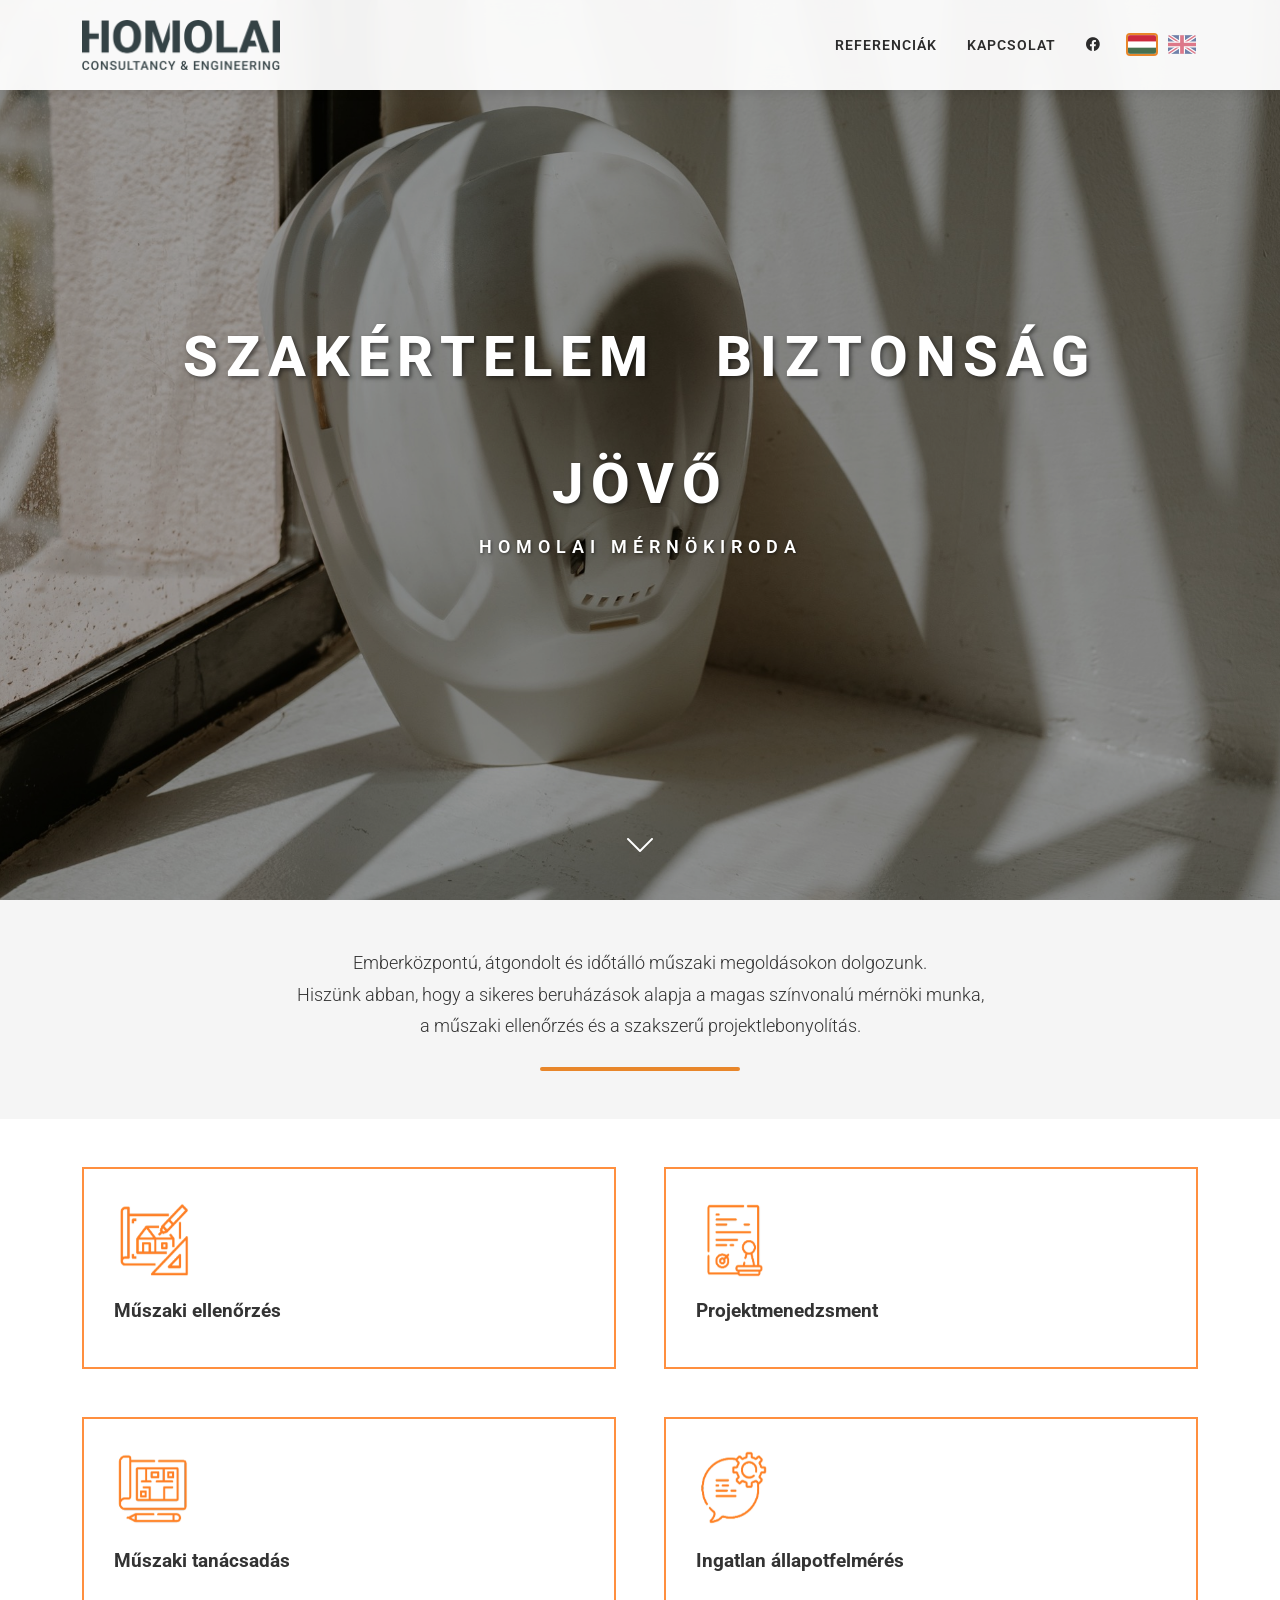
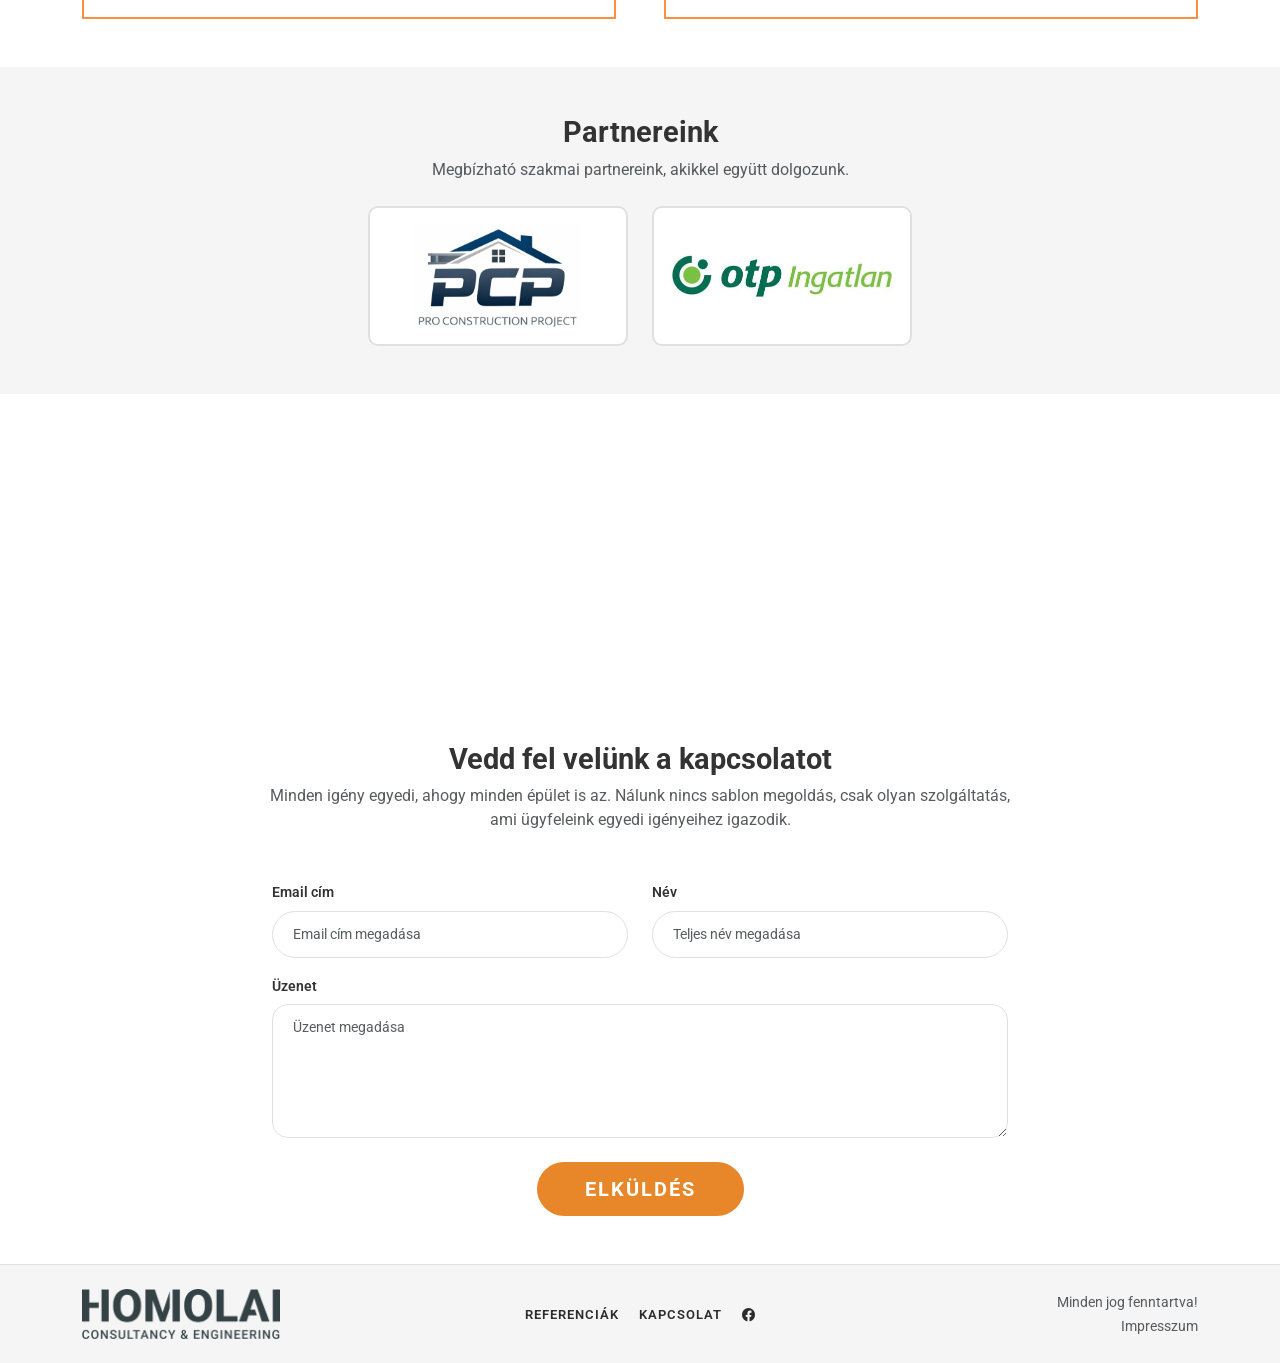
==== commit b4e50267: "Partnerek statikusan a HTML-ben, cache-verziózás" ====
--- a/index.html
+++ b/index.html
@@ -23,17 +23,17 @@
     <meta property="og:image:width" content="1920">
     <meta property="og:image:height" content="1324">
     <meta name="twitter:card" content="summary_large_image">
-    <script type="application/ld+json">{"@context": "https://schema.org", "@type": "ProfessionalService", "@id": "https://www.homolai.hu/#org", "name": "Homolai Mérnökiroda", "alternateName": "Homolai Consultancy & Engineering", "url": "https://www.homolai.hu/", "logo": "https://www.homolai.hu/assets/logo.png", "image": "https://www.homolai.hu/images/homolai-hero-1.jpg", "description": "Független műszaki ellenőrzés, építési projektmenedzsment, műszaki tanácsadás és ingatlan állapotfelmérés családi házakhoz, társasházakhoz és ipari beruházásokhoz.", "telephone": "+36204424344", "email": "mate.homolai@gmail.com", "areaServed": {"@type": "Country", "name": "Magyarország"}, "founder": {"@type": "Person", "name": "Homolai Máté", "jobTitle": "Építészmérnök, szerkezetépítő mérnök, műszaki ellenőr"}, "sameAs": ["https://www.facebook.com/homolai"], "knowsLanguage": ["hu", "en"], "hasOfferCatalog": {"@type": "OfferCatalog", "name": "Szolgáltatások", "itemListElement": [{"@type": "Offer", "itemOffered": {"@type": "Service", "name": "Műszaki ellenőrzés"}}, {"@type": "Offer", "itemOffered": {"@type": "Service", "name": "Projektmenedzsment"}}, {"@type": "Offer", "itemOffered": {"@type": "Service", "name": "Műszaki tanácsadás"}}, {"@type": "Offer", "itemOffered": {"@type": "Service", "name": "Ingatlan állapotfelmérés"}}]}}</script>
+    <script type="application/ld+json">{"@context": "https://schema.org", "@type": "ProfessionalService", "@id": "https://www.homolai.hu/#org", "name": "Homolai Mérnökiroda", "alternateName": "Homolai Consultancy & Engineering", "url": "https://www.homolai.hu/", "logo": "https://www.homolai.hu/assets/logo.png", "image": "https://www.homolai.hu/images/homolai-hero-1.jpg", "description": "Független műszaki ellenőrzés, építési projektmenedzsment, műszaki tanácsadás és ingatlan állapotfelmérés családi házakhoz, társasházakhoz és ipari beruházásokhoz.", "telephone": "+36204424344", "email": "mate.homolai@gmail.com", "areaServed": {"@type": "Country", "name": "Magyarország"}, "founder": {"@type": "Person", "name": "Homolai Máté", "jobTitle": "Építészmérnök, szerkezetépítő mérnök, műszaki ellenőr"}, "sameAs": ["https://www.facebook.com/homolaimernokiroda"], "knowsLanguage": ["hu", "en"], "hasOfferCatalog": {"@type": "OfferCatalog", "name": "Szolgáltatások", "itemListElement": [{"@type": "Offer", "itemOffered": {"@type": "Service", "name": "Műszaki ellenőrzés"}}, {"@type": "Offer", "itemOffered": {"@type": "Service", "name": "Projektmenedzsment"}}, {"@type": "Offer", "itemOffered": {"@type": "Service", "name": "Műszaki tanácsadás"}}, {"@type": "Offer", "itemOffered": {"@type": "Service", "name": "Ingatlan állapotfelmérés"}}]}}</script>
     <link rel="preconnect" href="https://cdn.jsdelivr.net" crossorigin>
     <link rel="preconnect" href="https://fonts.googleapis.com">
     <link rel="preconnect" href="https://fonts.gstatic.com" crossorigin>
     <link href="https://cdn.jsdelivr.net/npm/bootstrap@5.3.3/dist/css/bootstrap.min.css" rel="stylesheet">
     <link href="https://cdn.jsdelivr.net/npm/bootstrap-icons@1.11.3/font/bootstrap-icons.min.css" rel="stylesheet">
     <link href="https://fonts.googleapis.com/css2?family=Roboto:wght@400;600;700;800&display=swap" rel="stylesheet">
-    <script type="module" crossorigin src="assets/script-DtcKiAQT.js"></script>
-    <link rel="stylesheet" crossorigin href="assets/script-Bj_hMwu_.css">
-    <link rel="stylesheet" href="assets/site.css">
-    <script src="assets/i18n.js"></script>
+    <script type="module" crossorigin src="assets/script-DtcKiAQT.js?v=20261006b"></script>
+    <link rel="stylesheet" crossorigin href="assets/script-Bj_hMwu_.css?v=20261006b">
+    <link rel="stylesheet" href="assets/site.css?v=20261006b">
+    <script src="assets/i18n.js?v=20261006b"></script>
 </head>
 
 <body>
@@ -55,7 +55,7 @@
                         <a class="nav-link" data-i18n="nav_contact" href="/kapcsolat">KAPCSOLAT</a>
                     </li>
                     <li class="nav-item">
-                        <a class="nav-link" href="https://www.facebook.com/homolai" target="_blank" rel="noopener" aria-label="Facebook"><i class="bi bi-facebook"></i></a>
+                        <a class="nav-link" href="https://www.facebook.com/homolaimernokiroda" target="_blank" rel="noopener" aria-label="Facebook"><i class="bi bi-facebook"></i></a>
                     </li>
                 <li class="nav-item lang-switch">
                         <button class="lang-btn" data-lang="hu" aria-label="Magyar" title="Magyar"><svg viewBox="0 0 3 2" xmlns="http://www.w3.org/2000/svg"><rect width="3" height="2" fill="#477050"/><rect width="3" height="1.34" fill="#fff"/><rect width="3" height=".67" fill="#CD2A3E"/></svg></button>
@@ -139,7 +139,10 @@
     <div class="container text-center">
         <h2 class="section-title" data-i18n="partners_title">Partnereink</h2>
         <p class="text-muted mb-4" data-i18n="partners_sub">Megbízható szakmai partnereink, akikkel együtt dolgozunk.</p>
-        <div class="partners-row" id="partners-container"></div>
+        <div class="partners-row" id="partners-container">
+            <div class="partner-card" title="PCP – Pro Construction Project"><img src="images/partner-pcp.png" alt="PCP – Pro Construction Project logó" loading="lazy"></div>
+            <div class="partner-card" title="OTP Ingatlan"><img src="images/partner-otp-ingatlan.png" alt="OTP Ingatlan logó" loading="lazy"></div>
+        </div>
     </div>
 </section>
 
@@ -244,7 +247,7 @@
                 <div class="col-md-4 text-center">
                     <a href="/referenciak" class="footer-link" data-i18n="nav_refs">REFERENCIÁK</a>
                     <a href="/kapcsolat" class="footer-link ms-3" data-i18n="nav_contact">KAPCSOLAT</a>
-                    <a href="https://www.facebook.com/homolai" target="_blank" rel="noopener" class="footer-link ms-3" aria-label="Facebook"><i class="bi bi-facebook"></i></a>
+                    <a href="https://www.facebook.com/homolaimernokiroda" target="_blank" rel="noopener" class="footer-link ms-3" aria-label="Facebook"><i class="bi bi-facebook"></i></a>
                 </div>
                 <div class="col-md-4 text-end">
                     <small class="text-muted" data-i18n="footer_rights">Minden jog fenntartva!<br>Impresszum</small>
@@ -254,7 +257,6 @@
     </footer>
 
     <!-- Bootstrap JS -->
-    <script src="assets/partners.js"></script>
     <script src="https://cdn.jsdelivr.net/npm/bootstrap@5.3.3/dist/js/bootstrap.bundle.min.js"></script>
 </body>
 
--- a/assets/site.css
+++ b/assets/site.css
@@ -5,7 +5,7 @@
 .lang-btn.active { opacity: 1; border-color: var(--orange); }
 .partners-section { background: var(--gray-light); }
 .partners-row { display: flex; flex-wrap: wrap; justify-content: center; gap: 24px; }
-.partner-card { display: flex; align-items: center; justify-content: center; width: 220px; height: 110px; background: #fff; border: 2px solid var(--gray-medium); border-radius: 10px; padding: 16px; text-decoration: none; color: var(--dark); font-weight: 600; transition: transform .3s, border-color .3s; }
+.partner-card { display: flex; align-items: center; justify-content: center; width: 260px; height: 140px; background: #fff; border: 2px solid var(--gray-medium); border-radius: 10px; padding: 16px; text-decoration: none; color: var(--dark); font-weight: 600; transition: transform .3s, border-color .3s; }
 .partner-card:hover { transform: translateY(-4px); border-color: var(--orange); }
 .partner-card img { max-width: 100%; max-height: 100%; object-fit: contain; }
 .contact-link { color: inherit; text-decoration: none; }
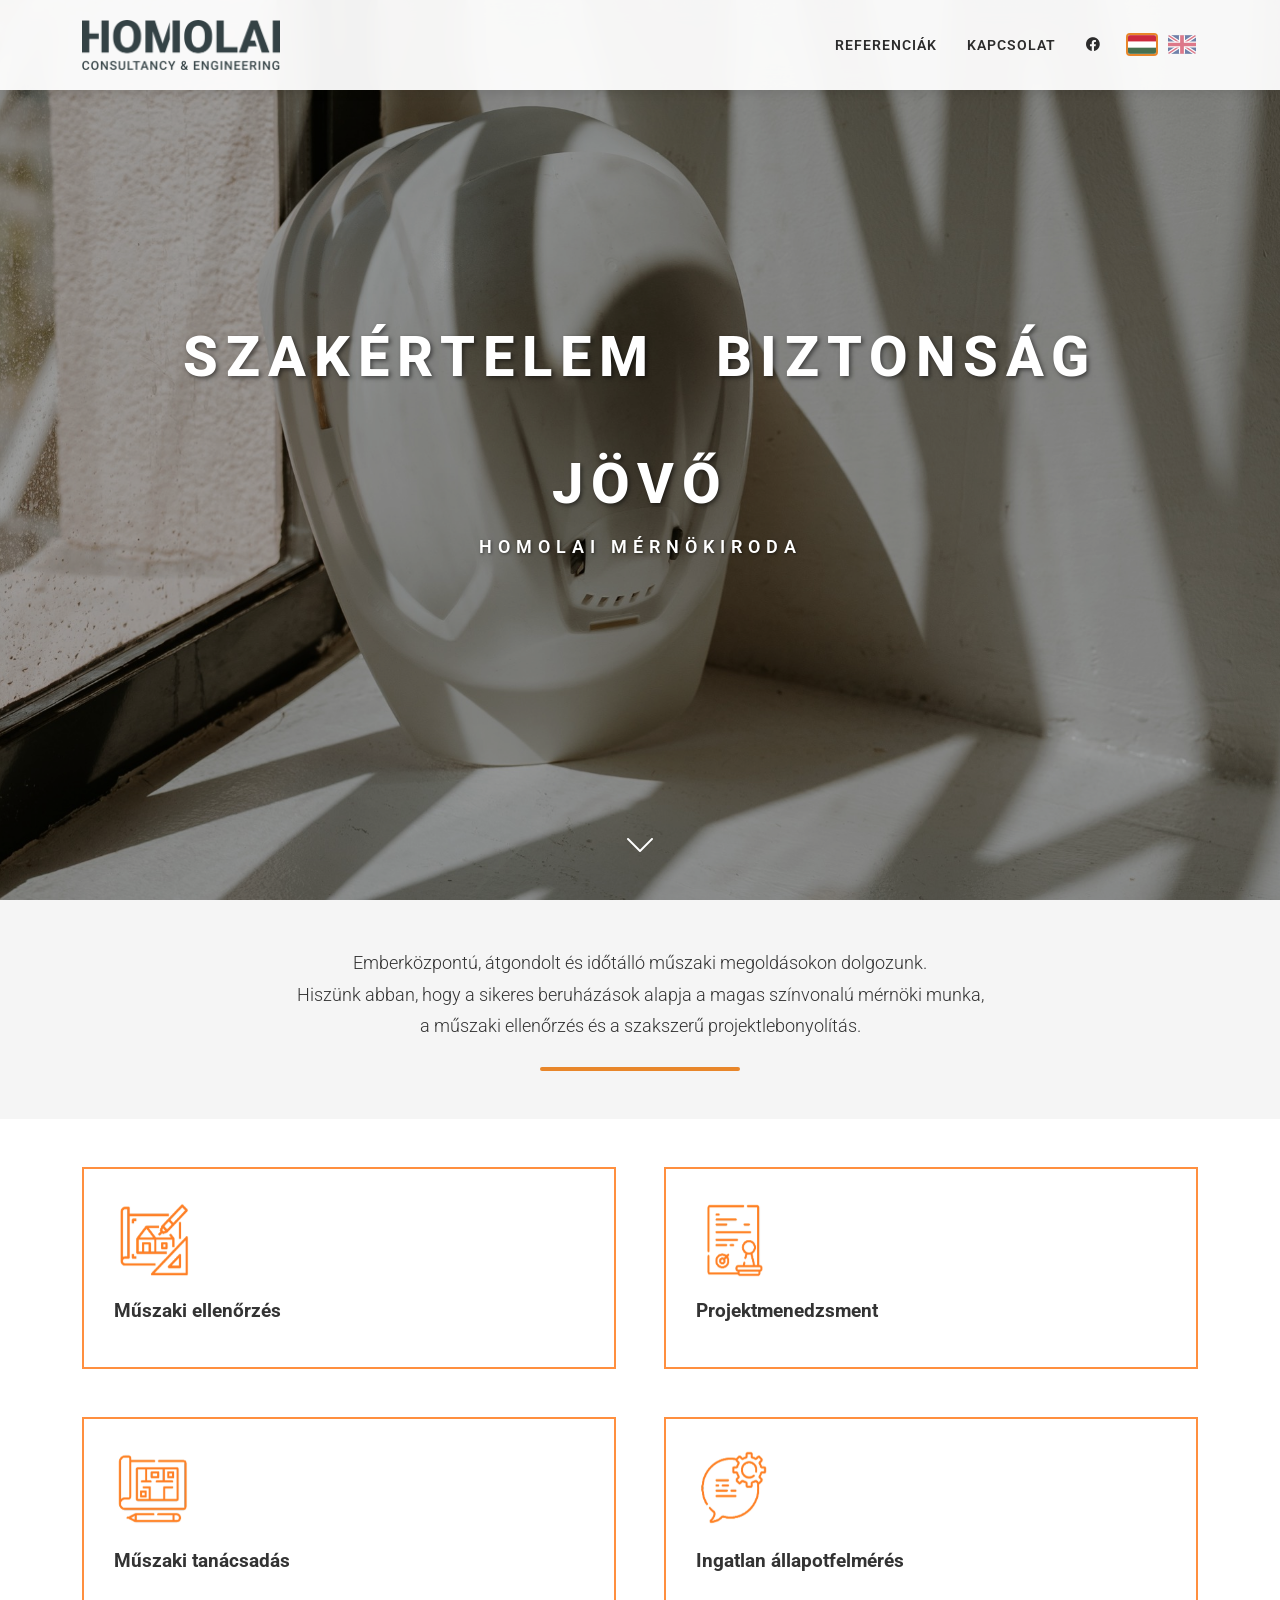
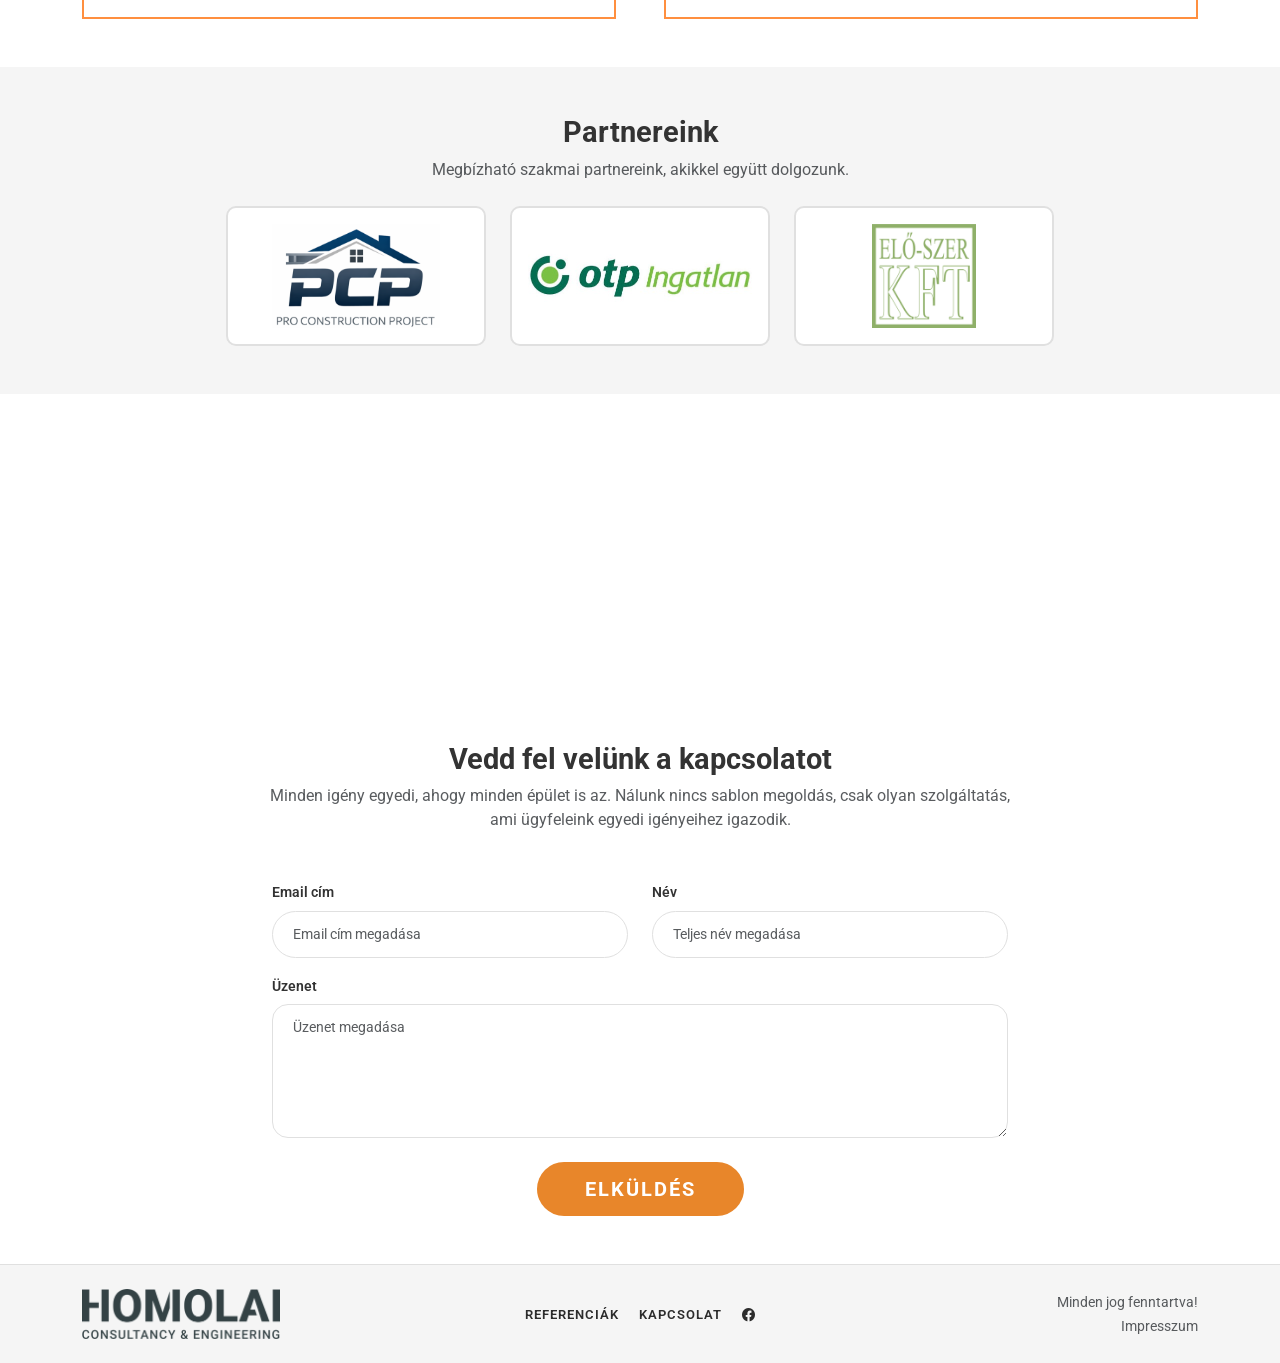
==== commit af6c5f50: "Partnerek: Elő-Szer + linkek (PCP, OTP Ingatlan)" ====
--- a/index.html
+++ b/index.html
@@ -140,8 +140,9 @@
         <h2 class="section-title" data-i18n="partners_title">Partnereink</h2>
         <p class="text-muted mb-4" data-i18n="partners_sub">Megbízható szakmai partnereink, akikkel együtt dolgozunk.</p>
         <div class="partners-row" id="partners-container">
-            <div class="partner-card" title="PCP – Pro Construction Project"><img src="images/partner-pcp.png" alt="PCP – Pro Construction Project logó" loading="lazy"></div>
-            <div class="partner-card" title="OTP Ingatlan"><img src="images/partner-otp-ingatlan.png" alt="OTP Ingatlan logó" loading="lazy"></div>
+            <a class="partner-card" href="https://www.proconstructionproject.hu/" target="_blank" rel="noopener" title="PCP – Pro Construction Project"><img src="images/partner-pcp.png" alt="PCP – Pro Construction Project logó" loading="lazy"></a>
+            <a class="partner-card" href="https://otpingatlan.hu/hu" target="_blank" rel="noopener" title="OTP Ingatlan"><img src="images/partner-otp-ingatlan.png" alt="OTP Ingatlan logó" loading="lazy"></a>
+            <a class="partner-card" href="https://eloszer.hu/" target="_blank" rel="noopener" title="Elő-Szer Kft."><img src="images/partner-eloszer.png" alt="Elő-Szer Kft. logó" loading="lazy"></a>
         </div>
     </div>
 </section>
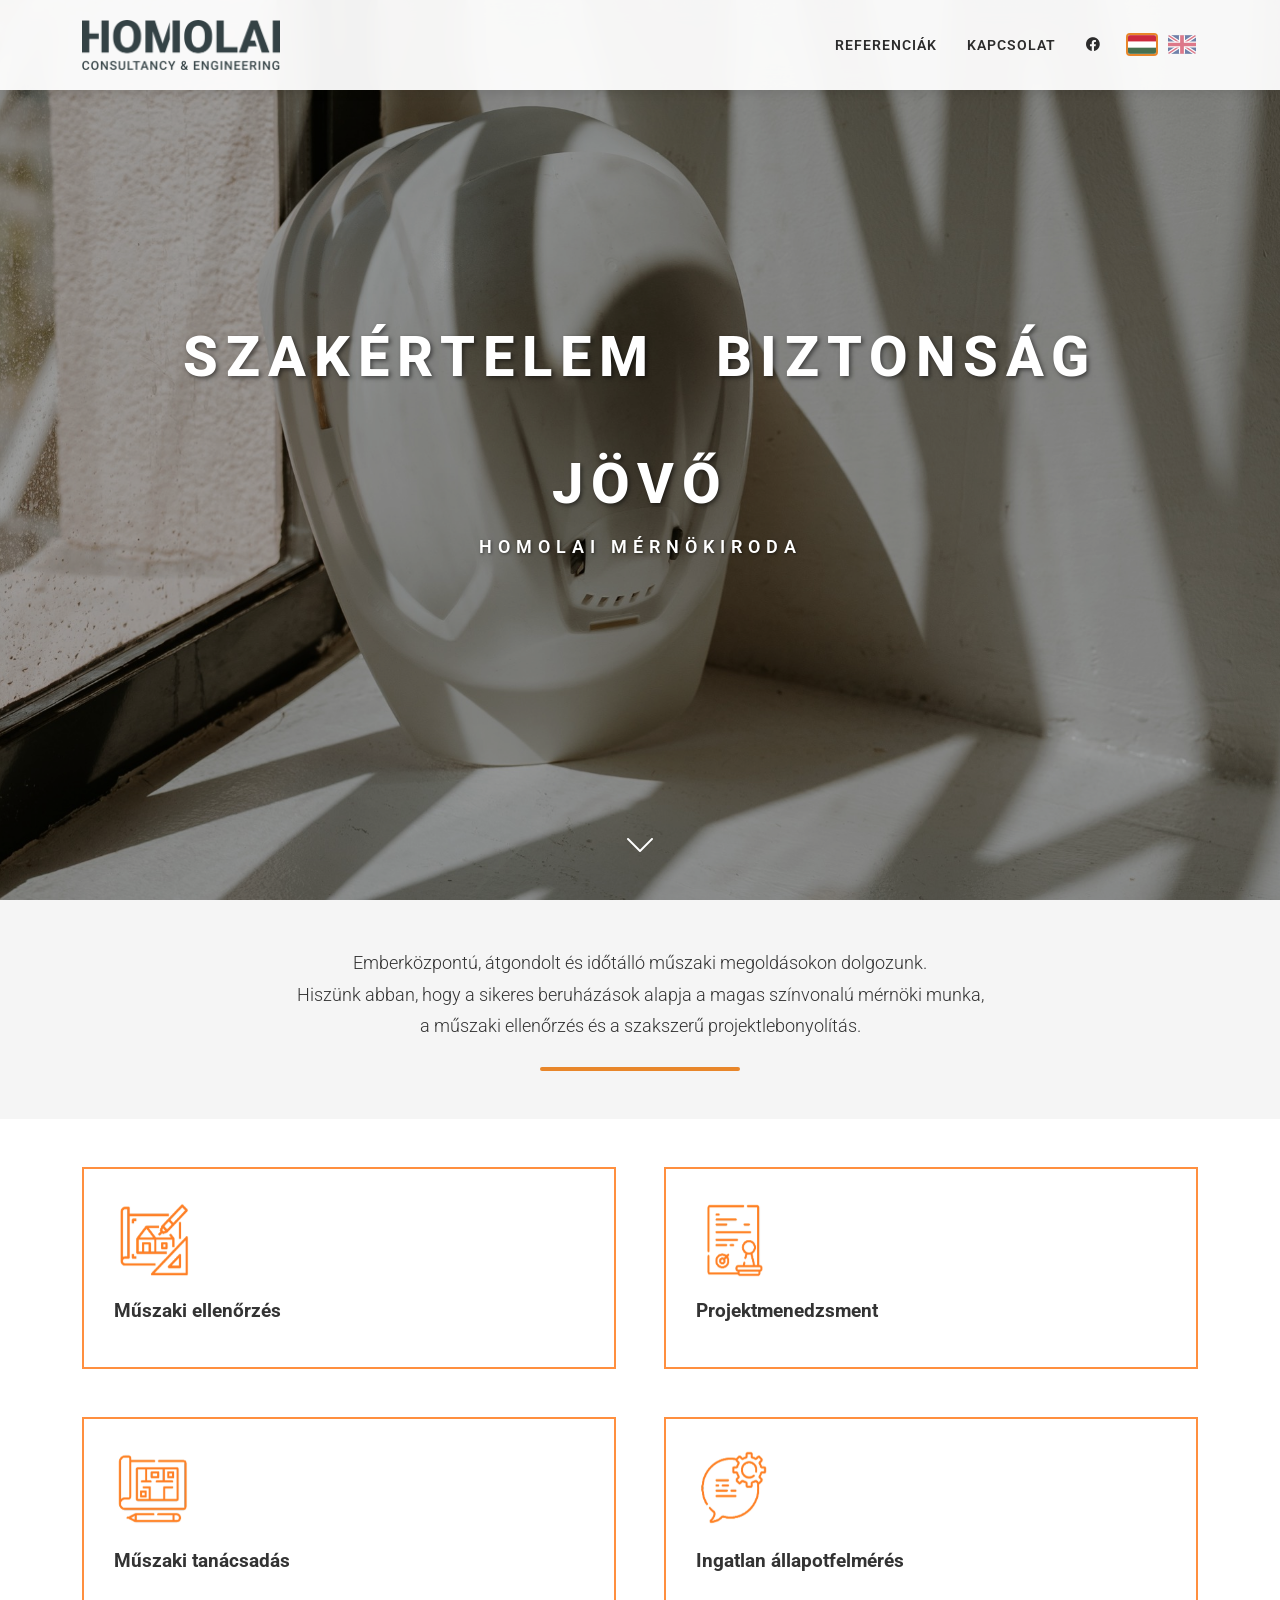
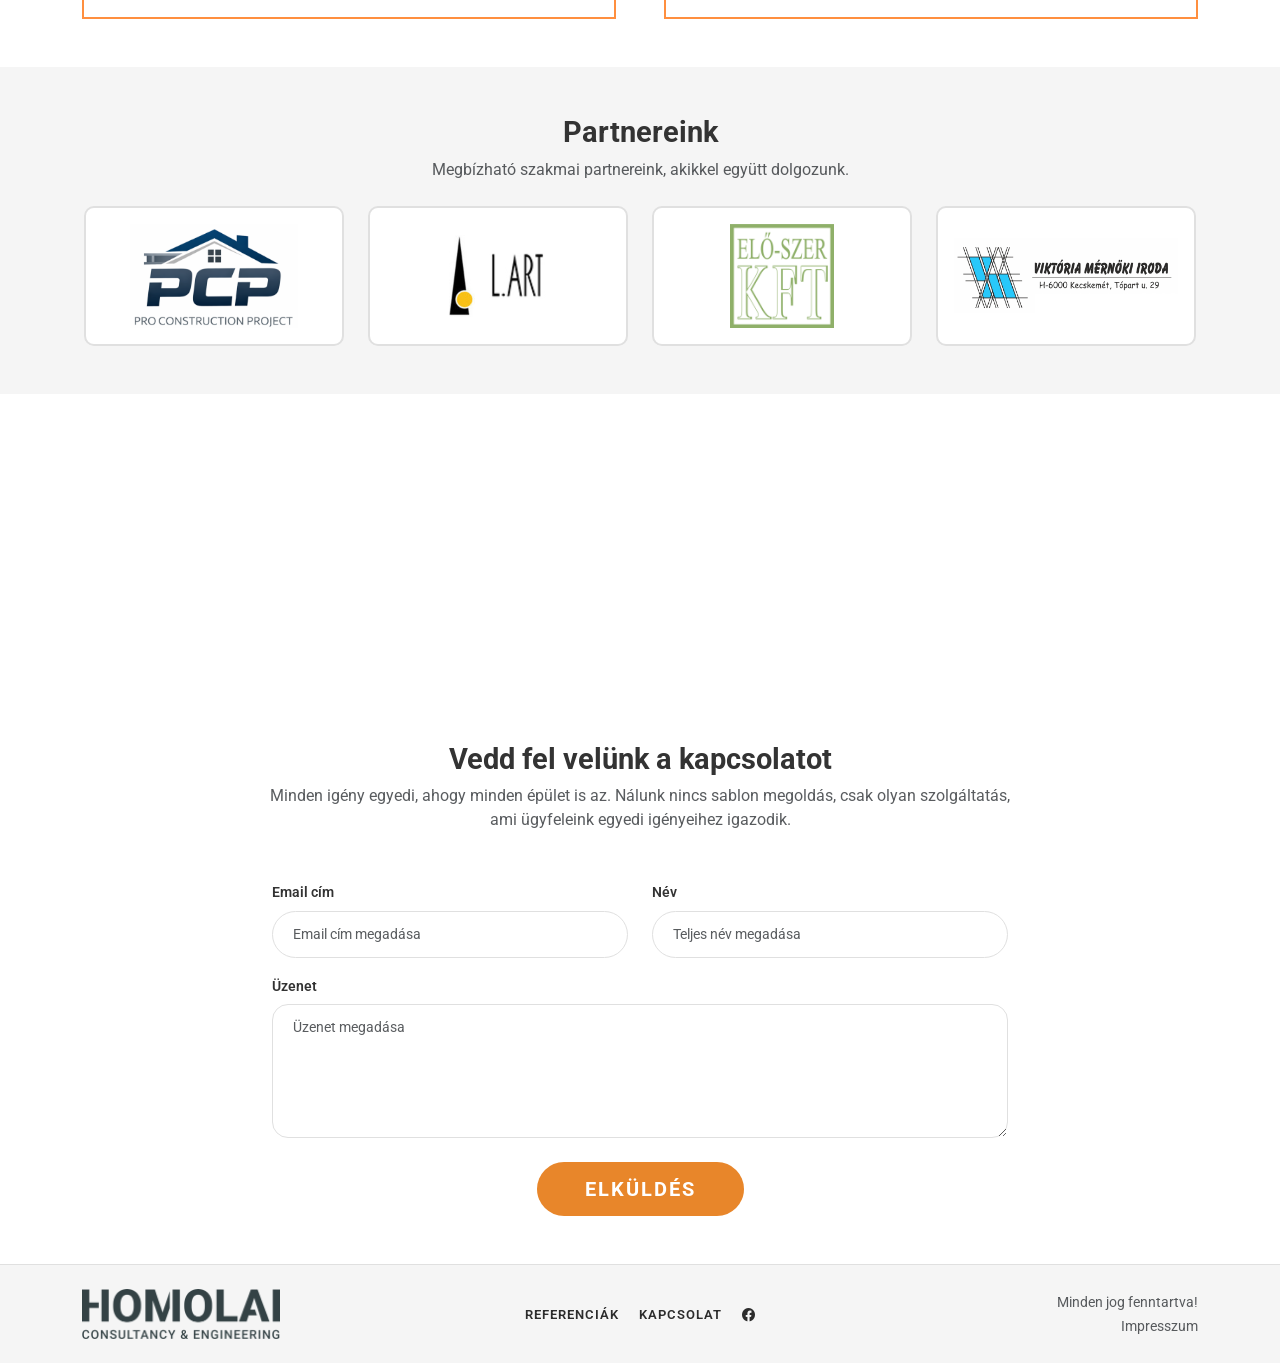
==== commit 8e854f7f: "Partnerek: L.Art (OTP helyett), Viktória Mérnöki Iroda" ====
--- a/index.html
+++ b/index.html
@@ -30,10 +30,10 @@
     <link href="https://cdn.jsdelivr.net/npm/bootstrap@5.3.3/dist/css/bootstrap.min.css" rel="stylesheet">
     <link href="https://cdn.jsdelivr.net/npm/bootstrap-icons@1.11.3/font/bootstrap-icons.min.css" rel="stylesheet">
     <link href="https://fonts.googleapis.com/css2?family=Roboto:wght@400;600;700;800&display=swap" rel="stylesheet">
-    <script type="module" crossorigin src="assets/script-DtcKiAQT.js?v=20261006b"></script>
-    <link rel="stylesheet" crossorigin href="assets/script-Bj_hMwu_.css?v=20261006b">
-    <link rel="stylesheet" href="assets/site.css?v=20261006b">
-    <script src="assets/i18n.js?v=20261006b"></script>
+    <script type="module" crossorigin src="assets/script-DtcKiAQT.js?v=20261006c"></script>
+    <link rel="stylesheet" crossorigin href="assets/script-Bj_hMwu_.css?v=20261006c">
+    <link rel="stylesheet" href="assets/site.css?v=20261006c">
+    <script src="assets/i18n.js?v=20261006c"></script>
 </head>
 
 <body>
@@ -141,8 +141,9 @@
         <p class="text-muted mb-4" data-i18n="partners_sub">Megbízható szakmai partnereink, akikkel együtt dolgozunk.</p>
         <div class="partners-row" id="partners-container">
             <a class="partner-card" href="https://www.proconstructionproject.hu/" target="_blank" rel="noopener" title="PCP – Pro Construction Project"><img src="images/partner-pcp.png" alt="PCP – Pro Construction Project logó" loading="lazy"></a>
-            <a class="partner-card" href="https://otpingatlan.hu/hu" target="_blank" rel="noopener" title="OTP Ingatlan"><img src="images/partner-otp-ingatlan.png" alt="OTP Ingatlan logó" loading="lazy"></a>
+            <a class="partner-card partner-lart" href="https://lartepiteszet.hu/" target="_blank" rel="noopener" title="L.Art Építészeti Bt."><img src="images/partner-lart-jel.png" alt="L.Art Építészeti Bt. logó" loading="lazy"><img src="images/partner-lart-felirat.png" alt="L.Art" loading="lazy"></a>
             <a class="partner-card" href="https://eloszer.hu/" target="_blank" rel="noopener" title="Elő-Szer Kft."><img src="images/partner-eloszer.png" alt="Elő-Szer Kft. logó" loading="lazy"></a>
+            <a class="partner-card" href="https://www.designest.hu/bemutatkoz%C3%A1s.html" target="_blank" rel="noopener" title="Viktória Mérnöki Iroda"><img src="images/partner-viktoria.png" alt="Viktória Mérnöki Iroda logó" loading="lazy"></a>
         </div>
     </div>
 </section>
--- a/assets/site.css
+++ b/assets/site.css
@@ -4,17 +4,23 @@
 .lang-btn:hover { opacity: 1; }
 .lang-btn.active { opacity: 1; border-color: var(--orange); }
 .partners-section { background: var(--gray-light); }
-.partners-row { display: flex; flex-wrap: wrap; justify-content: center; gap: 24px; }
-.partner-card { display: flex; align-items: center; justify-content: center; width: 260px; height: 140px; background: #fff; border: 2px solid var(--gray-medium); border-radius: 10px; padding: 16px; text-decoration: none; color: var(--dark); font-weight: 600; transition: transform .3s, border-color .3s; }
+.partners-row { display: grid; grid-template-columns: repeat(2, minmax(0, 260px)); justify-content: center; gap: 24px; }
+@media (min-width: 1200px) { .partners-row { grid-template-columns: repeat(4, minmax(0, 260px)); } }
+.partner-card { display: flex; align-items: center; justify-content: center; width: 100%; height: 140px; background: #fff; border: 2px solid var(--gray-medium); border-radius: 10px; padding: 16px; text-decoration: none; color: var(--dark); font-weight: 600; transition: transform .3s, border-color .3s; }
 .partner-card:hover { transform: translateY(-4px); border-color: var(--orange); }
 .partner-card img { max-width: 100%; max-height: 100%; object-fit: contain; }
 .contact-link { color: inherit; text-decoration: none; }
 .contact-link:hover { color: var(--orange); }
 @media (max-width: 767.98px) {
   .text-justify { text-align: left !important; hyphens: auto; }
-  .partners-row { gap: 12px; }
-  .partner-card { width: calc(50% - 6px); height: 90px; padding: 12px; }
+  .partners-row { gap: 12px; grid-template-columns: repeat(2, minmax(0, 1fr)); }
+  .partner-card { height: 100px; padding: 12px; }
+  .partner-lart img:first-child { height: 64px; }
+  .partner-lart img:last-child { height: 36px; }
 }
 @media (max-width: 991.98px) {
   .lang-switch { justify-content: center; margin: 8px 0 4px; }
 }
+.partner-lart { gap: 14px; }
+.partner-lart img:first-child { height: 82px; width: auto; }
+.partner-lart img:last-child { height: 46px; width: auto; }
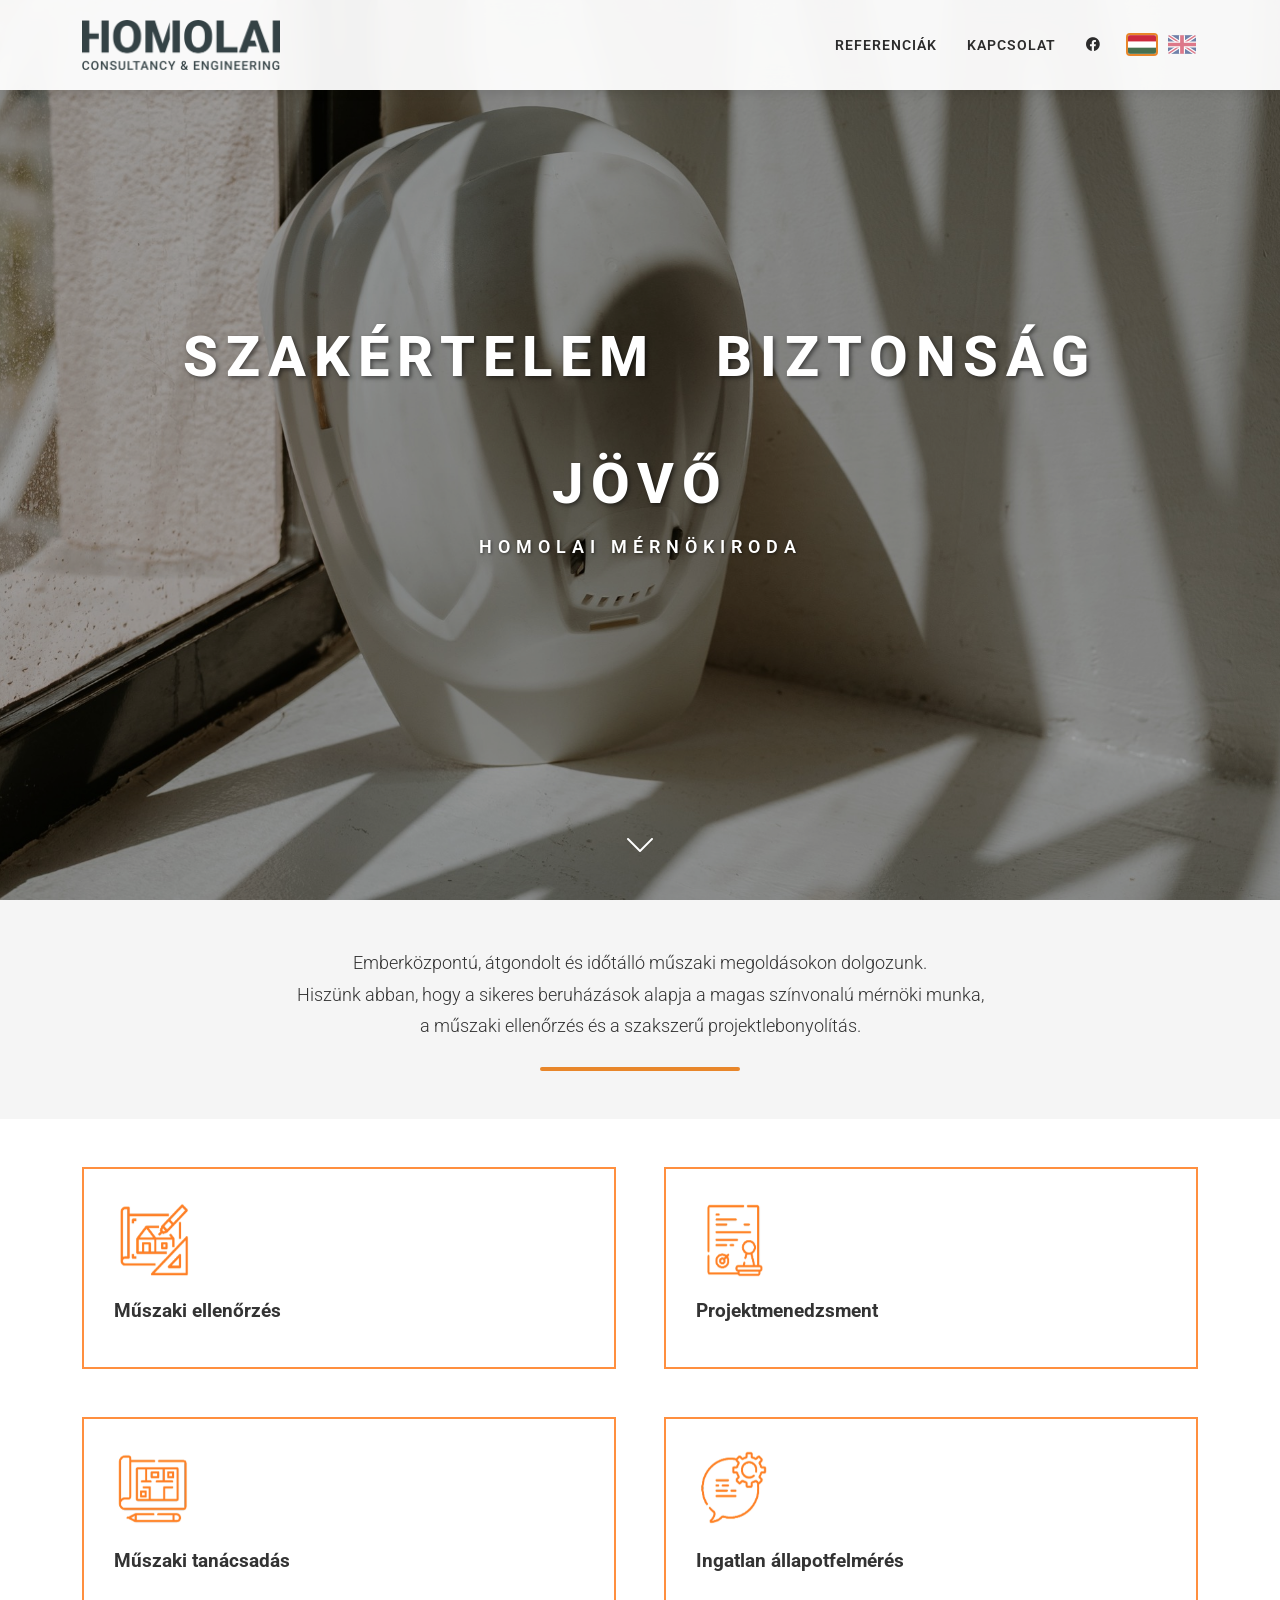
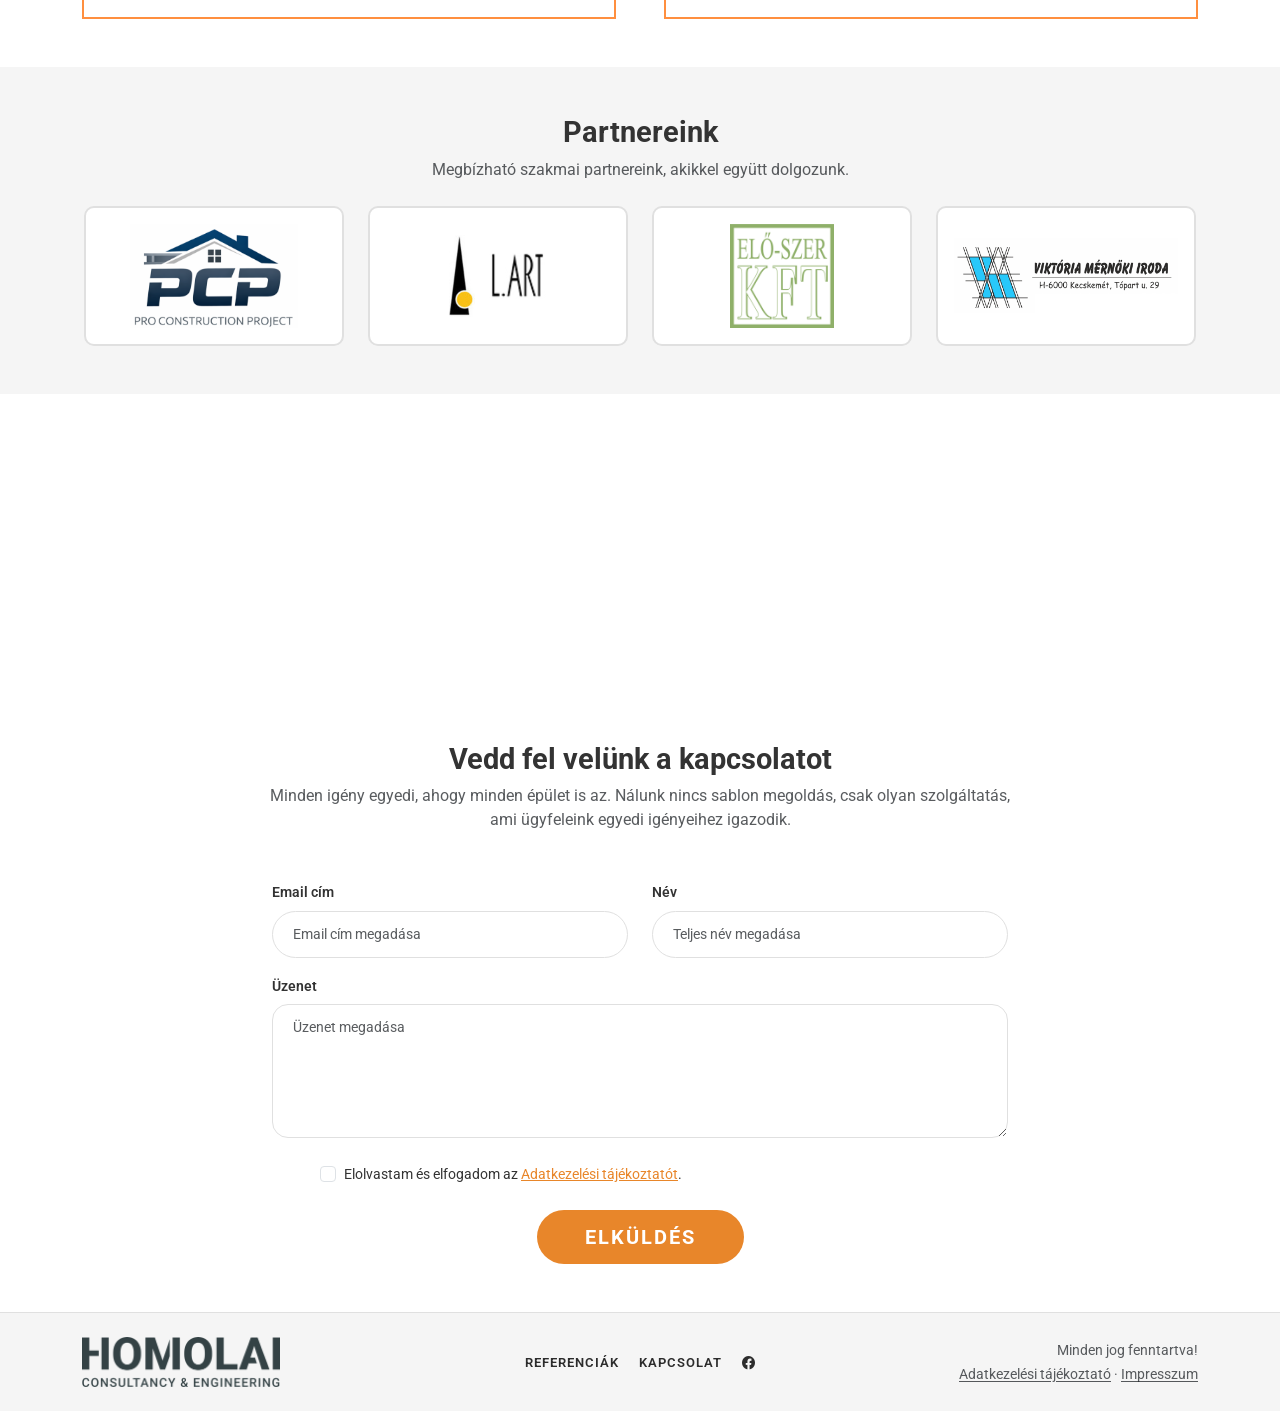
==== commit 0aa7f1be: "Adatkezelési tájékoztató, lábléc" ====
--- a/index.html
+++ b/index.html
@@ -30,10 +30,10 @@
     <link href="https://cdn.jsdelivr.net/npm/bootstrap@5.3.3/dist/css/bootstrap.min.css" rel="stylesheet">
     <link href="https://cdn.jsdelivr.net/npm/bootstrap-icons@1.11.3/font/bootstrap-icons.min.css" rel="stylesheet">
     <link href="https://fonts.googleapis.com/css2?family=Roboto:wght@400;600;700;800&display=swap" rel="stylesheet">
-    <script type="module" crossorigin src="assets/script-DtcKiAQT.js?v=20261006c"></script>
-    <link rel="stylesheet" crossorigin href="assets/script-Bj_hMwu_.css?v=20261006c">
-    <link rel="stylesheet" href="assets/site.css?v=20261006c">
-    <script src="assets/i18n.js?v=20261006c"></script>
+    <script type="module" crossorigin src="assets/script-DtcKiAQT.js?v=20261011a"></script>
+    <link rel="stylesheet" crossorigin href="assets/script-Bj_hMwu_.css?v=20261011a">
+    <link rel="stylesheet" href="assets/site.css?v=20261011a">
+    <script src="assets/i18n.js?v=20261011a"></script>
 </head>
 
 <body>
@@ -178,6 +178,10 @@
                         <textarea class="form-control rounded-4" id="message" rows="5"
                             data-i18n-ph="f_msg_ph" placeholder="Üzenet megadása"></textarea>
                     </div>
+                        <div class="form-check mb-4 text-start consent-check">
+                            <input class="form-check-input" type="checkbox" id="consent" required>
+                            <label class="form-check-label small" for="consent" data-i18n="f_consent">Elolvastam és elfogadom az <a href="/adatvedelem" target="_blank">Adatkezelési tájékoztatót</a>.</label>
+                        </div>
                     <div class="text-center">
                         <button type="submit" class="btn btn-orange btn-lg rounded-pill px-5" data-i18n="f_send">ELKÜLDÉS</button>
                     </div>
@@ -252,7 +256,7 @@
                     <a href="https://www.facebook.com/homolaimernokiroda" target="_blank" rel="noopener" class="footer-link ms-3" aria-label="Facebook"><i class="bi bi-facebook"></i></a>
                 </div>
                 <div class="col-md-4 text-end">
-                    <small class="text-muted" data-i18n="footer_rights">Minden jog fenntartva!<br>Impresszum</small>
+                    <small class="text-muted"><span data-i18n="footer_rights">Minden jog fenntartva!</span><br><a href="/adatvedelem" class="footer-legal" data-i18n="footer_privacy">Adatkezelési tájékoztató</a> · <a href="/adatvedelem#impresszum" class="footer-legal" data-i18n="footer_imprint">Impresszum</a></small>
                 </div>
             </div>
         </div>
--- a/assets/site.css
+++ b/assets/site.css
@@ -24,3 +24,8 @@
 .partner-lart { gap: 14px; }
 .partner-lart img:first-child { height: 82px; width: auto; }
 .partner-lart img:last-child { height: 46px; width: auto; }
+.footer-legal { color: inherit; text-decoration: underline; text-underline-offset: 2px; }
+.footer-legal:hover { color: var(--orange); }
+.consent-check { max-width: 640px; margin-left: auto; margin-right: auto; }
+.consent-check a { color: var(--orange); }
+.consent-check .form-check-input:checked { background-color: var(--orange); border-color: var(--orange); }
